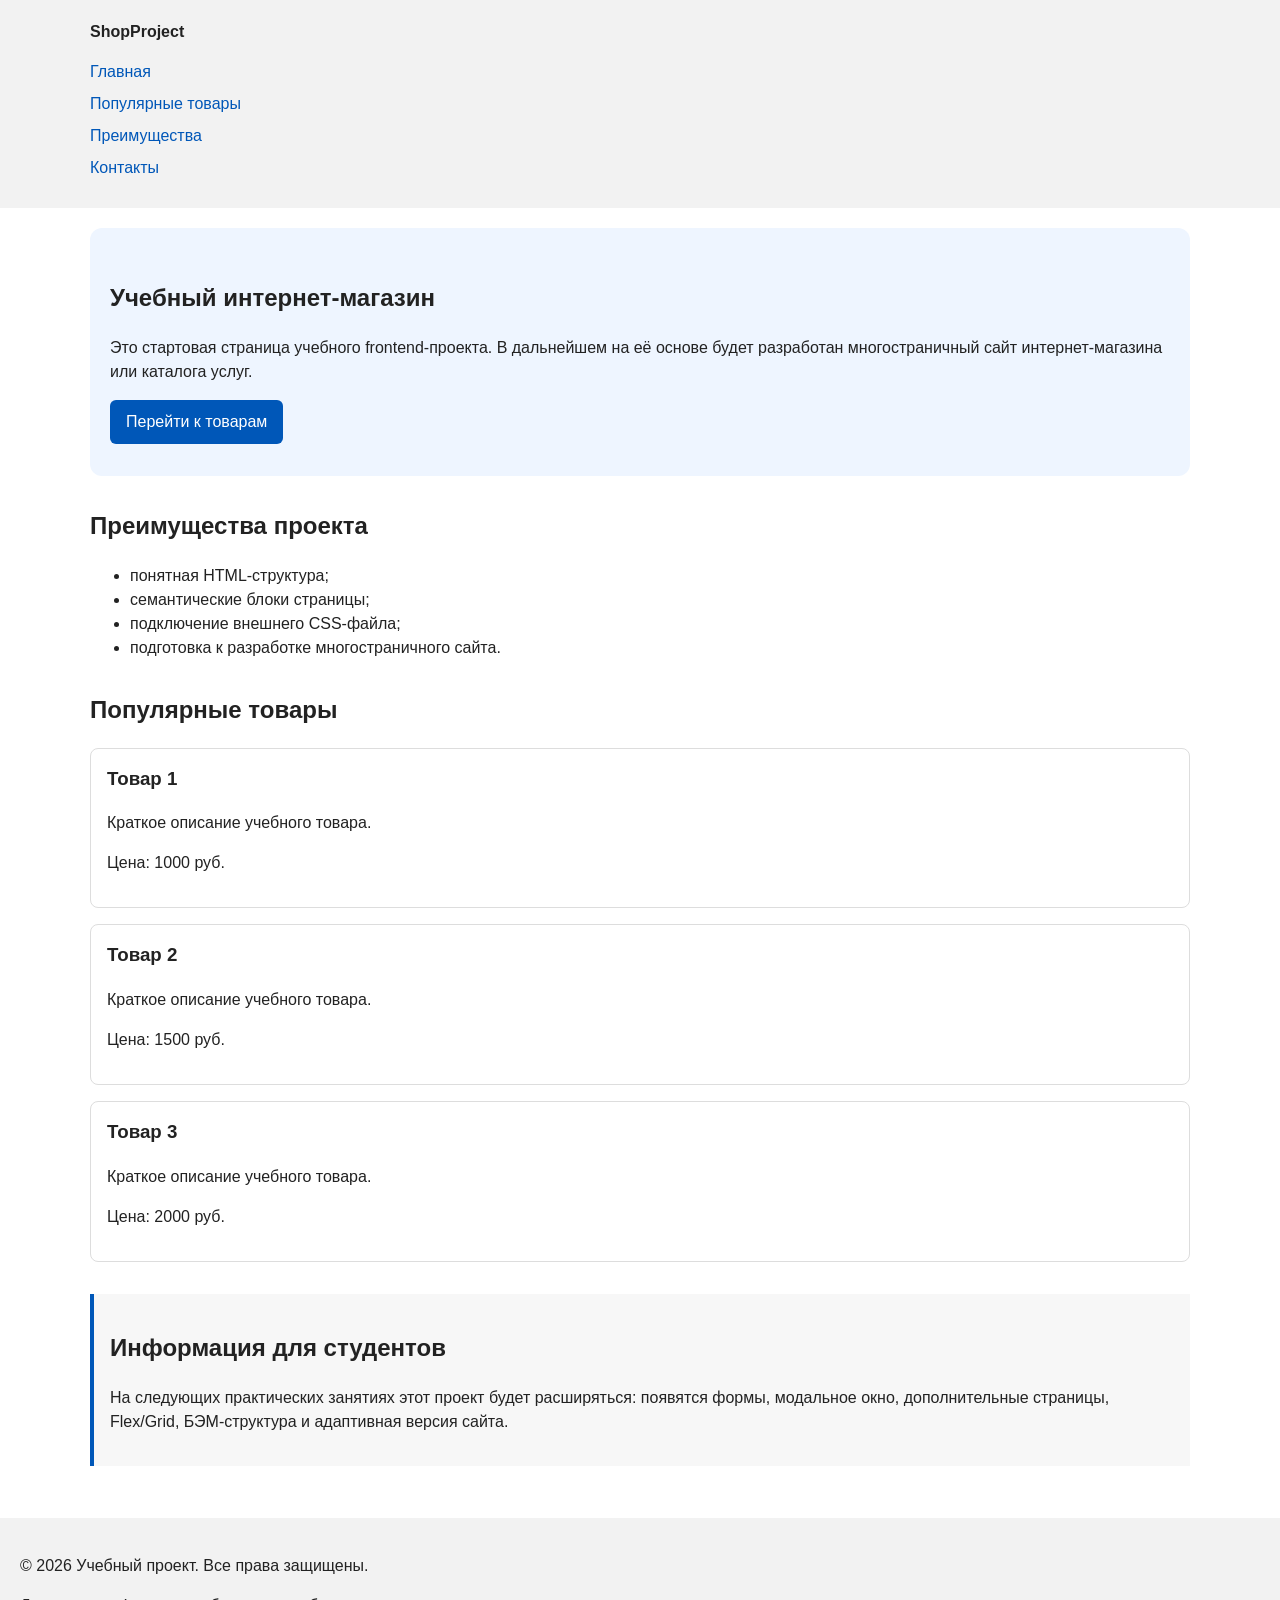
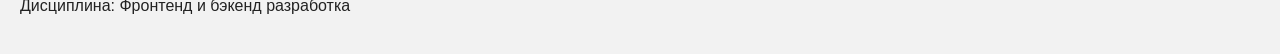
==== index.html @ a61830be "feat: add semantic HTML structure and base CSS styles" ====
<!DOCTYPE html>
<html lang="ru">
  <head>
    <meta charset="UTF-8">
    <meta name="viewport" content="width=device-width, initial-scale=1.0">
    <title>Учебный интернет-магазин</title>
    <link rel="stylesheet" href="css/style.css">
  </head>
  <body>
    <header>
      <div class="site-header">
        <a class="site-logo" href="index.html">ShopProject</a>
        <nav class="site-nav" aria-label="Основная навигация">
          <ul class="site-nav__list">
            <li><a href="index.html">Главная</a></li>
            <li><a href="#popular">Популярные товары</a></li>
            <li><a href="#advantages">Преимущества</a></li>
            <li><a href="#contacts">Контакты</a></li>
          </ul>
        </nav>
      </div>
    </header>

    <main>
      <section class="hero">
        <h1>Учебный интернет-магазин</h1>
        <p>
          Это стартовая страница учебного frontend-проекта.
          В дальнейшем на её основе будет разработан многостраничный сайт
          интернет-магазина или каталога услуг.
        </p>
        <a class="button" href="#popular">Перейти к товарам</a>
      </section>

      <section class="section" id="advantages">
        <h2>Преимущества проекта</h2>
        <ul class="advantages-list">
          <li>понятная HTML-структура;</li>
          <li>семантические блоки страницы;</li>
          <li>подключение внешнего CSS-файла;</li>
          <li>подготовка к разработке многостраничного сайта.</li>
        </ul>
      </section>

      <section class="section" id="popular">
        <h2>Популярные товары</h2>

        <article class="product-card">
          <h3>Товар 1</h3>
          <p>Краткое описание учебного товара.</p>
          <p>Цена: 1000 руб.</p>
        </article>

        <article class="product-card">
          <h3>Товар 2</h3>
          <p>Краткое описание учебного товара.</p>
          <p>Цена: 1500 руб.</p>
        </article>

        <article class="product-card">
          <h3>Товар 3</h3>
          <p>Краткое описание учебного товара.</p>
          <p>Цена: 2000 руб.</p>
        </article>
      </section>

      <aside class="aside-info">
        <h2>Информация для студентов</h2>
        <p>
          На следующих практических занятиях этот проект будет расширяться:
          появятся формы, модальное окно, дополнительные страницы,
          Flex/Grid, БЭМ-структура и адаптивная версия сайта.
        </p>
      </aside>
    </main>

    <footer id="contacts">
      <p>&copy; 2026 Учебный проект. Все права защищены.</p>
      <p>Дисциплина: Фронтенд и бэкенд разработка</p>
    </footer>
  </body>
</html>
---- css/style.css ----
* {
  box-sizing: border-box;
}

body {
  margin: 0;
  font-family: Arial, sans-serif;
  line-height: 1.5;
  color: #222222;
  background-color: #ffffff;
}

header,
main,
footer {
  padding: 20px;
}

header {
  background-color: #f2f2f2;
}

footer {
  background-color: #f2f2f2;
}

.site-header {
  max-width: 1100px;
  margin: 0 auto;
}

.site-logo {
  font-weight: bold;
  text-decoration: none;
  color: #222222;
}

.site-nav__list {
  padding: 0;
  margin: 16px 0 0;
  list-style: none;
}

.site-nav__list li {
  margin-bottom: 8px;
}

.site-nav__list a {
  color: #0057b8;
  text-decoration: none;
}

.site-nav__list a:hover {
  text-decoration: underline;
}

.hero {
  max-width: 1100px;
  margin: 0 auto 32px;
  padding: 32px 20px;
  background-color: #eef5ff;
  border-radius: 12px;
}

.section {
  max-width: 1100px;
  margin: 0 auto 32px;
}

.section h2 {
  margin-top: 0;
}

.product-card {
  margin-bottom: 16px;
  padding: 16px;
  border: 1px solid #dddddd;
  border-radius: 8px;
  background-color: #ffffff;
}

.product-card h3 {
  margin-top: 0;
}

.button {
  display: inline-block;
  padding: 10px 16px;
  color: #ffffff;
  background-color: #0057b8;
  text-decoration: none;
  border-radius: 6px;
}

.button:hover {
  background-color: #003f86;
}

.aside-info {
  max-width: 1100px;
  margin: 0 auto 32px;
  padding: 16px;
  border-left: 4px solid #0057b8;
  background-color: #f7f7f7;
}
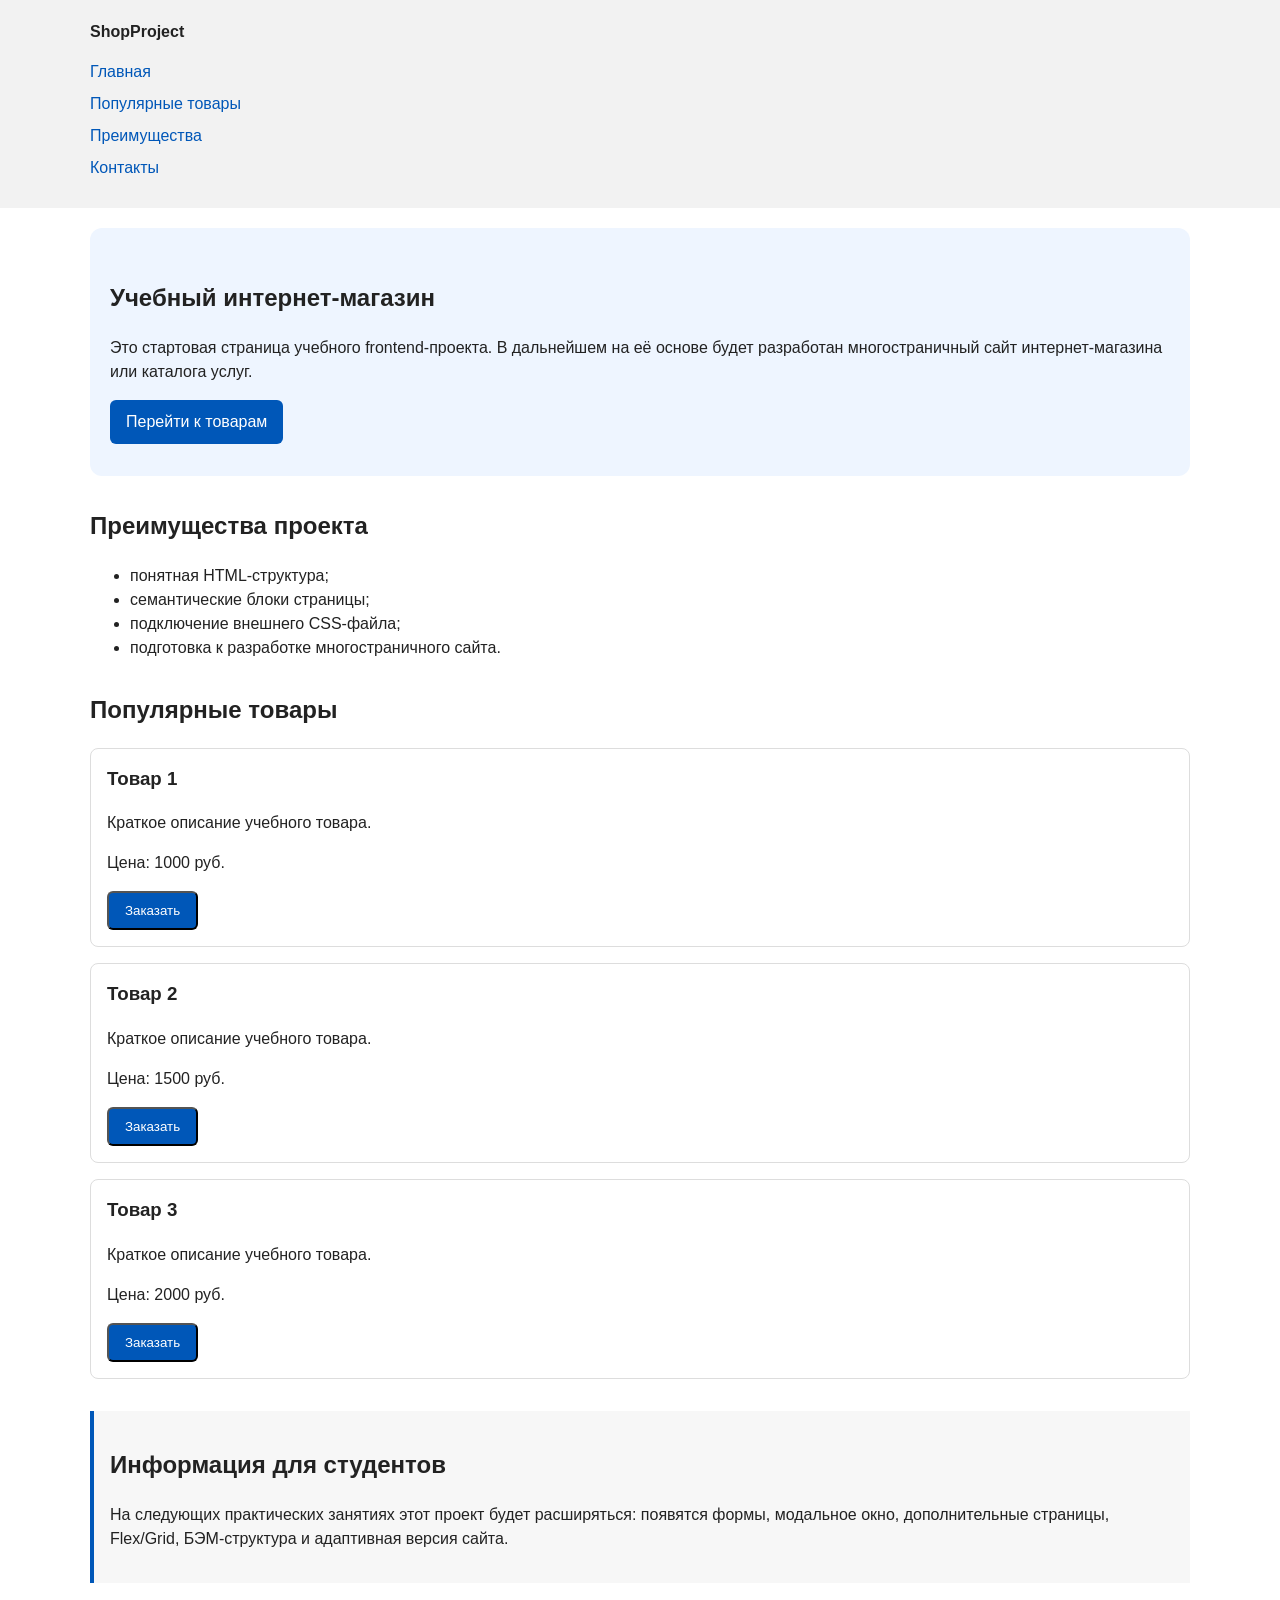
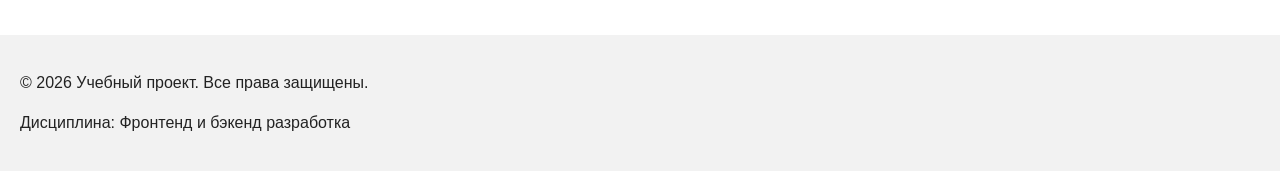
==== commit 180f05f8: "feat: add order form modal and validation" ====
--- a/index.html
+++ b/index.html
@@ -5,6 +5,7 @@
     <meta name="viewport" content="width=device-width, initial-scale=1.0">
     <title>Учебный интернет-магазин</title>
     <link rel="stylesheet" href="css/style.css">
+    <script src="js/main.js" defer></script>
   </head>
   <body>
     <header>
@@ -49,18 +50,27 @@
           <h3>Товар 1</h3>
           <p>Краткое описание учебного товара.</p>
           <p>Цена: 1000 руб.</p>
+          <button class="button product-card__button" type="button" data-product="Товар 1">
+            Заказать
+          </button>
         </article>
 
         <article class="product-card">
           <h3>Товар 2</h3>
           <p>Краткое описание учебного товара.</p>
           <p>Цена: 1500 руб.</p>
+          <button class="button product-card__button" type="button" data-product="Товар 2">
+            Заказать
+          </button>
         </article>
 
         <article class="product-card">
           <h3>Товар 3</h3>
           <p>Краткое описание учебного товара.</p>
           <p>Цена: 2000 руб.</p>
+          <button class="button product-card__button" type="button" data-product="Товар 3">
+            Заказать
+          </button>
         </article>
       </section>
 
@@ -78,5 +88,98 @@
       <p>&copy; 2026 Учебный проект. Все права защищены.</p>
       <p>Дисциплина: Фронтенд и бэкенд разработка</p>
     </footer>
+
+    <dialog class="order-dialog" id="order-dialog" aria-labelledby="order-dialog-title">
+      <h2 id="order-dialog-title">Оформление заявки</h2>
+
+      <form class="order-form" id="order-form" action="#" method="post" novalidate>
+        <input id="selected-product" name="selected-product" type="hidden">
+
+        <div class="form-field">
+          <label for="order-name">Имя</label>
+          <input
+            id="order-name"
+            name="name"
+            type="text"
+            placeholder="Введите ваше имя"
+            minlength="2"
+            autocomplete="given-name"
+            required
+          >
+        </div>
+
+        <div class="form-field">
+          <label for="order-email">E-mail</label>
+          <input
+            id="order-email"
+            name="email"
+            type="email"
+            placeholder="example@mail.ru"
+            autocomplete="email"
+            required
+          >
+        </div>
+
+        <div class="form-field">
+          <label for="order-phone">Телефон</label>
+          <input
+            id="order-phone"
+            name="phone"
+            type="tel"
+            inputmode="tel"
+            placeholder="+7 (900) 000-00-00"
+            pattern="^\+7 \(\d{3}\) \d{3}-\d{2}-\d{2}$"
+            required
+          >
+          <small>Формат: +7 (900) 000-00-00</small>
+        </div>
+
+        <div class="form-field">
+          <label for="order-date">Дата связи</label>
+          <input id="order-date" name="date" type="date">
+        </div>
+
+        <div class="form-field">
+          <label for="order-topic">Тема заявки</label>
+          <select id="order-topic" name="topic" required>
+            <option value="">Выберите тему</option>
+            <option value="product">Заказ товара</option>
+            <option value="consultation">Консультация</option>
+            <option value="delivery">Доставка</option>
+          </select>
+        </div>
+
+        <div class="form-field">
+          <label for="order-comment">Комментарий</label>
+          <textarea
+            id="order-comment"
+            name="comment"
+            rows="4"
+            placeholder="Укажите дополнительную информацию"
+          ></textarea>
+        </div>
+
+        <div class="form-field form-field--checkbox">
+          <label>
+            <input
+              id="order-agreement"
+              name="agreement"
+              type="checkbox"
+              required
+            >
+            Я согласен на обработку данных
+          </label>
+        </div>
+
+        <div class="form-actions">
+          <button type="button" id="close-order-dialog">Закрыть</button>
+          <button type="submit">Отправить заявку</button>
+        </div>
+      </form>
+    </dialog>
+
+    <p class="success-message" id="success-message" hidden>
+      Форма успешно отправлена!
+    </p>
   </body>
 </html>
--- a/css/style.css
+++ b/css/style.css
@@ -102,4 +102,82 @@
   padding: 16px;
   border-left: 4px solid #0057b8;
   background-color: #f7f7f7;
+}
+
+/* Модальное окно. Элемент dialog сам умеет открываться поверх страницы. */
+.order-dialog {
+  width: min(100% - 32px, 560px);
+  padding: 24px;
+  border: none;
+  border-radius: 12px;
+}
+
+/* Затемнение фона за модальным окном. */
+.order-dialog::backdrop {
+  background-color: rgba(0, 0, 0, 0.5);
+}
+
+/* Поле формы. Каждый блок получает нижний отступ. */
+.form-field {
+  margin-bottom: 16px;
+}
+
+/* Подпись поля. */
+.form-field label {
+  display: block;
+  margin-bottom: 6px;
+}
+
+/* Основные поля формы. */
+.form-field input,
+.form-field select,
+.form-field textarea {
+  width: 100%;
+  padding: 10px 12px;
+  border: 1px solid #cccccc;
+  border-radius: 6px;
+  font: inherit;
+}
+
+/* Checkbox не должен занимать всю ширину. */
+.form-field input[type="checkbox"] {
+  width: auto;
+}
+
+/* Подсказка под полем телефона. */
+.form-field small {
+  display: block;
+  margin-top: 4px;
+  color: #666666;
+}
+
+/* Видимый фокус для клавиатурной навигации. */
+.form-field input:focus-visible,
+.form-field select:focus-visible,
+.form-field textarea:focus-visible,
+.form-actions button:focus-visible {
+  outline: 2px solid #0057b8;
+  outline-offset: 2px;
+}
+
+/* Подсветка ошибочных полей.
+   Атрибут aria-invalid будет добавляться через JavaScript. */
+[aria-invalid="true"] {
+  border-color: #b00020;
+}
+
+/* Кнопки формы. */
+.form-actions {
+  display: flex;
+  gap: 12px;
+  margin-top: 20px;
+}
+
+/* Сообщение об успешной отправке. */
+.success-message {
+  max-width: 1100px;
+  margin: 24px auto;
+  padding: 16px;
+  border-left: 4px solid #168a2f;
+  background-color: #eefaf0;
 }
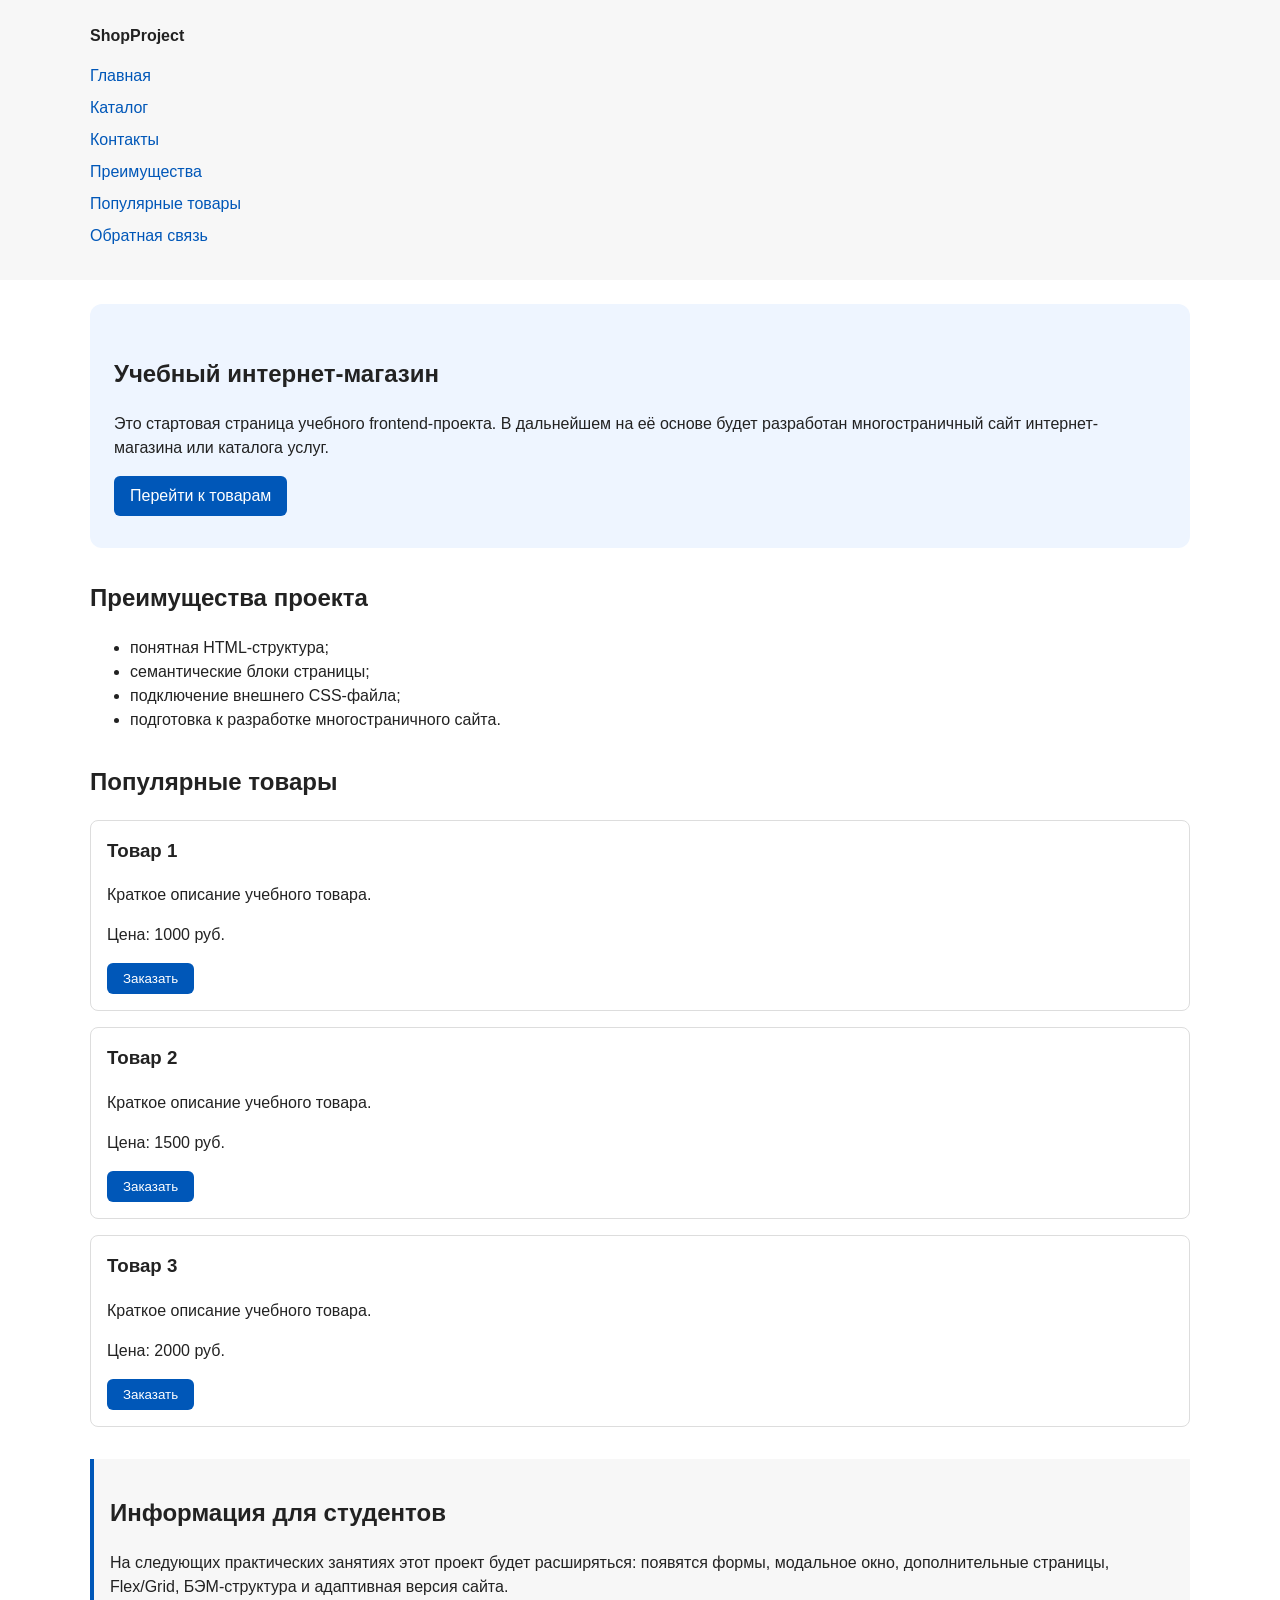
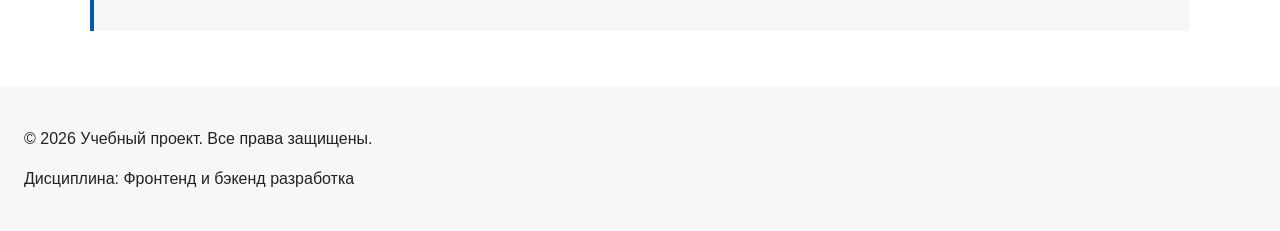
==== commit 2a020d02: "feat: add multi-page structure navigation and anchors" ====
--- a/index.html
+++ b/index.html
@@ -3,7 +3,12 @@
   <head>
     <meta charset="UTF-8">
     <meta name="viewport" content="width=device-width, initial-scale=1.0">
-    <title>Учебный интернет-магазин</title>
+    <meta name="description" content="Главная страница учебного интернет-магазина.">
+    <meta property="og:type" content="website">
+    <meta property="og:title" content="Главная – Учебный интернет-магазин">
+    <meta property="og:description" content="Учебный frontend-проект интернет-магазина.">
+    <meta property="og:image" content="https://dizzy-go.github.io/kr1-html-css-shop/images/preview.jpg">
+    <title>Главная – Учебный интернет-магазин</title>
     <link rel="stylesheet" href="css/style.css">
     <script src="js/main.js" defer></script>
   </head>
@@ -14,9 +19,11 @@
         <nav class="site-nav" aria-label="Основная навигация">
           <ul class="site-nav__list">
             <li><a href="index.html">Главная</a></li>
-            <li><a href="#popular">Популярные товары</a></li>
-            <li><a href="#advantages">Преимущества</a></li>
-            <li><a href="#contacts">Контакты</a></li>
+            <li><a href="catalog.html">Каталог</a></li>
+            <li><a href="contacts.html">Контакты</a></li>
+            <li><a href="index.html#advantages">Преимущества</a></li>
+            <li><a href="index.html#popular">Популярные товары</a></li>
+            <li><a href="index.html#contacts">Обратная связь</a></li>
           </ul>
         </nav>
       </div>
--- a/css/style.css
+++ b/css/style.css
@@ -1,52 +1,117 @@
+/* ===================================
+   1. Переменные проекта
+   =================================== */
+
+:root {
+  /* Основные цвета проекта */
+  --color-bg: #ffffff;
+  --color-text: #222222;
+  --color-muted: #666666;
+  --color-primary: #0057b8;
+  --color-primary-dark: #003f86;
+  --color-border: #dddddd;
+  --color-surface: #f7f7f7;
+  --color-surface-accent: #eef5ff;
+  --color-danger: #b00020;
+  --color-success: #168a2f;
+  --color-success-bg: #eefaf0;
+  --color-white: #ffffff;
+
+  /* Отступы */
+  --space-xs: 4px;
+  --space-sm: 8px;
+  --space-md: 16px;
+  --space-lg: 24px;
+  --space-xl: 32px;
+
+  /* Скругления */
+  --radius-sm: 6px;
+  --radius-md: 8px;
+  --radius-lg: 12px;
+
+  /* Размеры */
+  --container-width: 1100px;
+}
+
+/* ===================================
+   2. Базовые стили
+   =================================== */
+
 * {
   box-sizing: border-box;
+}
+
+html {
+  scroll-behavior: smooth;
 }
 
 body {
   margin: 0;
   font-family: Arial, sans-serif;
   line-height: 1.5;
-  color: #222222;
-  background-color: #ffffff;
+  color: var(--color-text);
+  background-color: var(--color-bg);
 }
 
 header,
 main,
 footer {
-  padding: 20px;
+  padding: var(--space-lg);
 }
 
 header {
-  background-color: #f2f2f2;
+  background-color: var(--color-surface);
 }
 
 footer {
-  background-color: #f2f2f2;
+  background-color: var(--color-surface);
+}
+
+/* ===================================
+   3. Общие элементы интерфейса
+   =================================== */
+
+a {
+  color: var(--color-primary);
+}
+
+a:hover {
+  color: var(--color-primary-dark);
+}
+
+a:focus-visible {
+  outline: 2px solid var(--color-primary);
+  outline-offset: 3px;
+}
+
+:target {
+  outline: 2px dashed var(--color-primary);
+  outline-offset: 4px;
 }
 
 .site-header {
-  max-width: 1100px;
+  max-width: var(--container-width);
   margin: 0 auto;
 }
 
 .site-logo {
   font-weight: bold;
   text-decoration: none;
-  color: #222222;
+  color: var(--color-text);
 }
 
 .site-nav__list {
   padding: 0;
-  margin: 16px 0 0;
+  margin: var(--space-md) 0 0;
   list-style: none;
 }
 
 .site-nav__list li {
-  margin-bottom: 8px;
+  margin-bottom: var(--space-sm);
 }
 
 .site-nav__list a {
-  color: #0057b8;
+  color: var(--color-primary);
   text-decoration: none;
 }
 
@@ -54,17 +119,46 @@
   text-decoration: underline;
 }
 
+.button {
+  display: inline-block;
+  padding: var(--space-sm) var(--space-md);
+  color: var(--color-white);
+  background-color: var(--color-primary);
+  text-decoration: none;
+  border: none;
+  border-radius: var(--radius-sm);
+  cursor: pointer;
+}
+
+.button:hover {
+  background-color: var(--color-primary-dark);
+}
+
+.button:focus-visible {
+  outline: 2px solid var(--color-primary);
+  outline-offset: 3px;
+}
+
+.button:disabled {
+  opacity: 0.6;
+  cursor: not-allowed;
+}
+
+/* ===================================
+   4. Компоненты страницы
+   =================================== */
+
 .hero {
-  max-width: 1100px;
-  margin: 0 auto 32px;
-  padding: 32px 20px;
-  background-color: #eef5ff;
-  border-radius: 12px;
+  max-width: var(--container-width);
+  margin: 0 auto var(--space-xl);
+  padding: var(--space-xl) var(--space-lg);
+  background-color: var(--color-surface-accent);
+  border-radius: var(--radius-lg);
 }
 
 .section {
-  max-width: 1100px;
-  margin: 0 auto 32px;
+  max-width: var(--container-width);
+  margin: 0 auto var(--space-xl);
 }
 
 .section h2 {
@@ -72,112 +166,117 @@
 }
 
 .product-card {
-  margin-bottom: 16px;
-  padding: 16px;
-  border: 1px solid #dddddd;
-  border-radius: 8px;
-  background-color: #ffffff;
+  margin-bottom: var(--space-md);
+  padding: var(--space-md);
+  border: 1px solid var(--color-border);
+  border-radius: var(--radius-md);
+  background-color: var(--color-bg);
+}
+
+.product-card:hover {
+  border-color: var(--color-primary);
 }
 
 .product-card h3 {
   margin-top: 0;
 }
 
-.button {
-  display: inline-block;
-  padding: 10px 16px;
-  color: #ffffff;
-  background-color: #0057b8;
-  text-decoration: none;
-  border-radius: 6px;
-}
-
-.button:hover {
-  background-color: #003f86;
-}
-
 .aside-info {
-  max-width: 1100px;
-  margin: 0 auto 32px;
-  padding: 16px;
-  border-left: 4px solid #0057b8;
-  background-color: #f7f7f7;
-}
-
-/* Модальное окно. Элемент dialog сам умеет открываться поверх страницы. */
+  max-width: var(--container-width);
+  margin: 0 auto var(--space-xl);
+  padding: var(--space-md);
+  border-left: 4px solid var(--color-primary);
+  background-color: var(--color-surface);
+}
+
+.breadcrumbs {
+  max-width: var(--container-width);
+  margin: 0 auto var(--space-md);
+  font-size: 14px;
+  color: var(--color-muted);
+}
+
+.breadcrumbs a {
+  color: var(--color-primary);
+}
+
+.breadcrumbs span::before {
+  content: " / ";
+  color: var(--color-muted);
+}
+
+/* ===================================
+   5. Форма и модальное окно
+   =================================== */
+
 .order-dialog {
   width: min(100% - 32px, 560px);
-  padding: 24px;
+  padding: var(--space-lg);
   border: none;
-  border-radius: 12px;
-}
-
-/* Затемнение фона за модальным окном. */
+  border-radius: var(--radius-lg);
+}
+
 .order-dialog::backdrop {
   background-color: rgba(0, 0, 0, 0.5);
 }
 
-/* Поле формы. Каждый блок получает нижний отступ. */
 .form-field {
-  margin-bottom: 16px;
-}
-
-/* Подпись поля. */
+  margin-bottom: var(--space-md);
+}
+
 .form-field label {
   display: block;
-  margin-bottom: 6px;
-}
-
-/* Основные поля формы. */
+  margin-bottom: var(--space-xs);
+}
+
 .form-field input,
 .form-field select,
 .form-field textarea {
   width: 100%;
   padding: 10px 12px;
-  border: 1px solid #cccccc;
-  border-radius: 6px;
+  border: 1px solid var(--color-border);
+  border-radius: var(--radius-sm);
   font: inherit;
 }
 
-/* Checkbox не должен занимать всю ширину. */
 .form-field input[type="checkbox"] {
   width: auto;
 }
 
-/* Подсказка под полем телефона. */
 .form-field small {
   display: block;
-  margin-top: 4px;
-  color: #666666;
-}
-
-/* Видимый фокус для клавиатурной навигации. */
+  margin-top: var(--space-xs);
+  color: var(--color-muted);
+}
+
+.form-field input:hover,
+.form-field select:hover,
+.form-field textarea:hover {
+  border-color: var(--color-primary);
+}
+
 .form-field input:focus-visible,
 .form-field select:focus-visible,
 .form-field textarea:focus-visible,
 .form-actions button:focus-visible {
-  outline: 2px solid #0057b8;
-  outline-offset: 2px;
-}
-
-/* Подсветка ошибочных полей.
-   Атрибут aria-invalid будет добавляться через JavaScript. */
+  outline: 2px solid var(--color-primary);
+  outline-offset: 3px;
+}
+
 [aria-invalid="true"] {
-  border-color: #b00020;
-}
-
-/* Кнопки формы. */
+  border-color: var(--color-danger);
+}
+
 .form-actions {
   display: flex;
-  gap: 12px;
-  margin-top: 20px;
-}
-
-/* Сообщение об успешной отправке. */
+  gap: var(--space-md);
+  margin-top: var(--space-lg);
+}
+
 .success-message {
-  max-width: 1100px;
-  margin: 24px auto;
-  padding: 16px;
-  border-left: 4px solid #168a2f;
-  background-color: #eefaf0;
+  max-width: var(--container-width);
+  margin: var(--space-lg) auto;
+  padding: var(--space-md);
+  border-left: 4px solid var(--color-success);
+  background-color: var(--color-success-bg);
 }
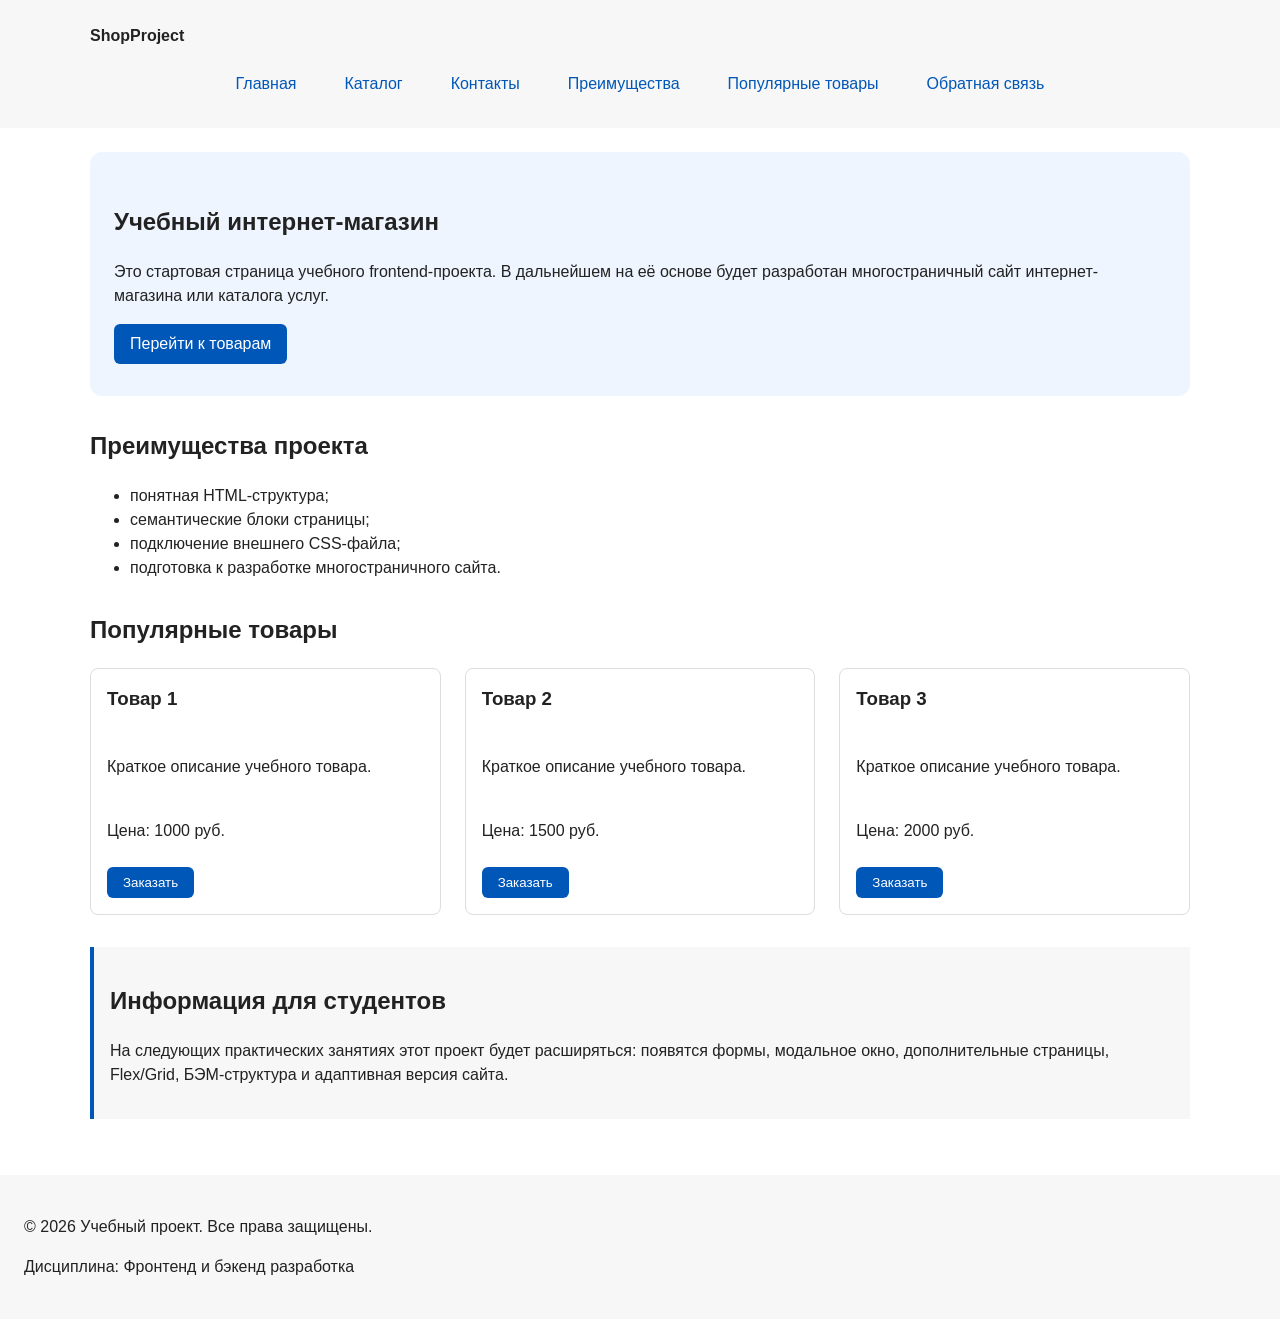
==== commit f7137efa: "feat: add flex navigation and grid catalog layout" ====
--- a/index.html
+++ b/index.html
@@ -53,32 +53,34 @@
       <section class="section" id="popular">
         <h2>Популярные товары</h2>
 
-        <article class="product-card">
-          <h3>Товар 1</h3>
-          <p>Краткое описание учебного товара.</p>
-          <p>Цена: 1000 руб.</p>
-          <button class="button product-card__button" type="button" data-product="Товар 1">
-            Заказать
-          </button>
-        </article>
+        <div class="products-grid">
+          <article class="product-card">
+            <h3>Товар 1</h3>
+            <p>Краткое описание учебного товара.</p>
+            <p>Цена: 1000 руб.</p>
+            <button class="button product-card__button" type="button" data-product="Товар 1">
+              Заказать
+            </button>
+          </article>
 
-        <article class="product-card">
-          <h3>Товар 2</h3>
-          <p>Краткое описание учебного товара.</p>
-          <p>Цена: 1500 руб.</p>
-          <button class="button product-card__button" type="button" data-product="Товар 2">
-            Заказать
-          </button>
-        </article>
+          <article class="product-card">
+            <h3>Товар 2</h3>
+            <p>Краткое описание учебного товара.</p>
+            <p>Цена: 1500 руб.</p>
+            <button class="button product-card__button" type="button" data-product="Товар 2">
+              Заказать
+            </button>
+          </article>
 
-        <article class="product-card">
-          <h3>Товар 3</h3>
-          <p>Краткое описание учебного товара.</p>
-          <p>Цена: 2000 руб.</p>
-          <button class="button product-card__button" type="button" data-product="Товар 3">
-            Заказать
-          </button>
-        </article>
+          <article class="product-card">
+            <h3>Товар 3</h3>
+            <p>Краткое описание учебного товара.</p>
+            <p>Цена: 2000 руб.</p>
+            <button class="button product-card__button" type="button" data-product="Товар 3">
+              Заказать
+            </button>
+          </article>
+        </div>
       </section>
 
       <aside class="aside-info">
--- a/css/style.css
+++ b/css/style.css
@@ -101,22 +101,27 @@
 }
 
 .site-nav__list {
+  display: flex;
+  flex-wrap: wrap;
+  justify-content: center;
+  align-items: center;
+  gap: var(--space-md);
   padding: 0;
   margin: var(--space-md) 0 0;
   list-style: none;
 }
 
-.site-nav__list li {
-  margin-bottom: var(--space-sm);
-}
-
 .site-nav__list a {
+  display: inline-block;
+  padding: var(--space-sm) var(--space-md);
   color: var(--color-primary);
   text-decoration: none;
+  border-radius: var(--radius-sm);
 }
 
 .site-nav__list a:hover {
-  text-decoration: underline;
+  color: var(--color-white);
+  background-color: var(--color-primary);
 }
 
 .button {
@@ -165,8 +170,17 @@
   margin-top: 0;
 }
 
+.products-grid {
+  display: grid;
+  grid-template-columns: repeat(3, 1fr);
+  gap: var(--space-lg);
+}
+
 .product-card {
-  margin-bottom: var(--space-md);
+  display: flex;
+  flex-direction: column;
+  gap: var(--space-sm);
+  margin-bottom: 0;
   padding: var(--space-md);
   border: 1px solid var(--color-border);
   border-radius: var(--radius-md);
@@ -179,6 +193,11 @@
 
 .product-card h3 {
   margin-top: 0;
+}
+
+.product-card .button {
+  margin-top: auto;
+  align-self: flex-start;
 }
 
 .aside-info {
@@ -206,7 +225,61 @@
 }
 
 /* ===================================
-   5. Форма и модальное окно
+   5. Каталог: фильтры и товары
+   =================================== */
+
+.catalog-layout {
+  max-width: var(--container-width);
+  margin: 0 auto var(--space-xl);
+  display: grid;
+  grid-template-columns: 260px 1fr;
+  grid-template-areas: "filters products";
+  gap: var(--space-lg);
+}
+
+.catalog-filters {
+  grid-area: filters;
+  padding: var(--space-md);
+  border: 1px solid var(--color-border);
+  border-radius: var(--radius-md);
+  background-color: var(--color-surface);
+}
+
+.catalog-products {
+  grid-area: products;
+}
+
+.filters-form {
+  display: grid;
+  gap: var(--space-md);
+}
+
+.filters-form fieldset {
+  margin: 0;
+  padding: var(--space-md);
+  border: 1px solid var(--color-border);
+  border-radius: var(--radius-sm);
+}
+
+.filters-form legend {
+  font-weight: 700;
+}
+
+.filters-form label {
+  display: block;
+  margin-bottom: var(--space-sm);
+}
+
+.filters-form input[type="number"] {
+  width: 100%;
+  padding: 8px 10px;
+  border: 1px solid var(--color-border);
+  border-radius: var(--radius-sm);
+  font: inherit;
+}
+
+/* ===================================
+   6. Форма и модальное окно
    =================================== */
 
 .order-dialog {
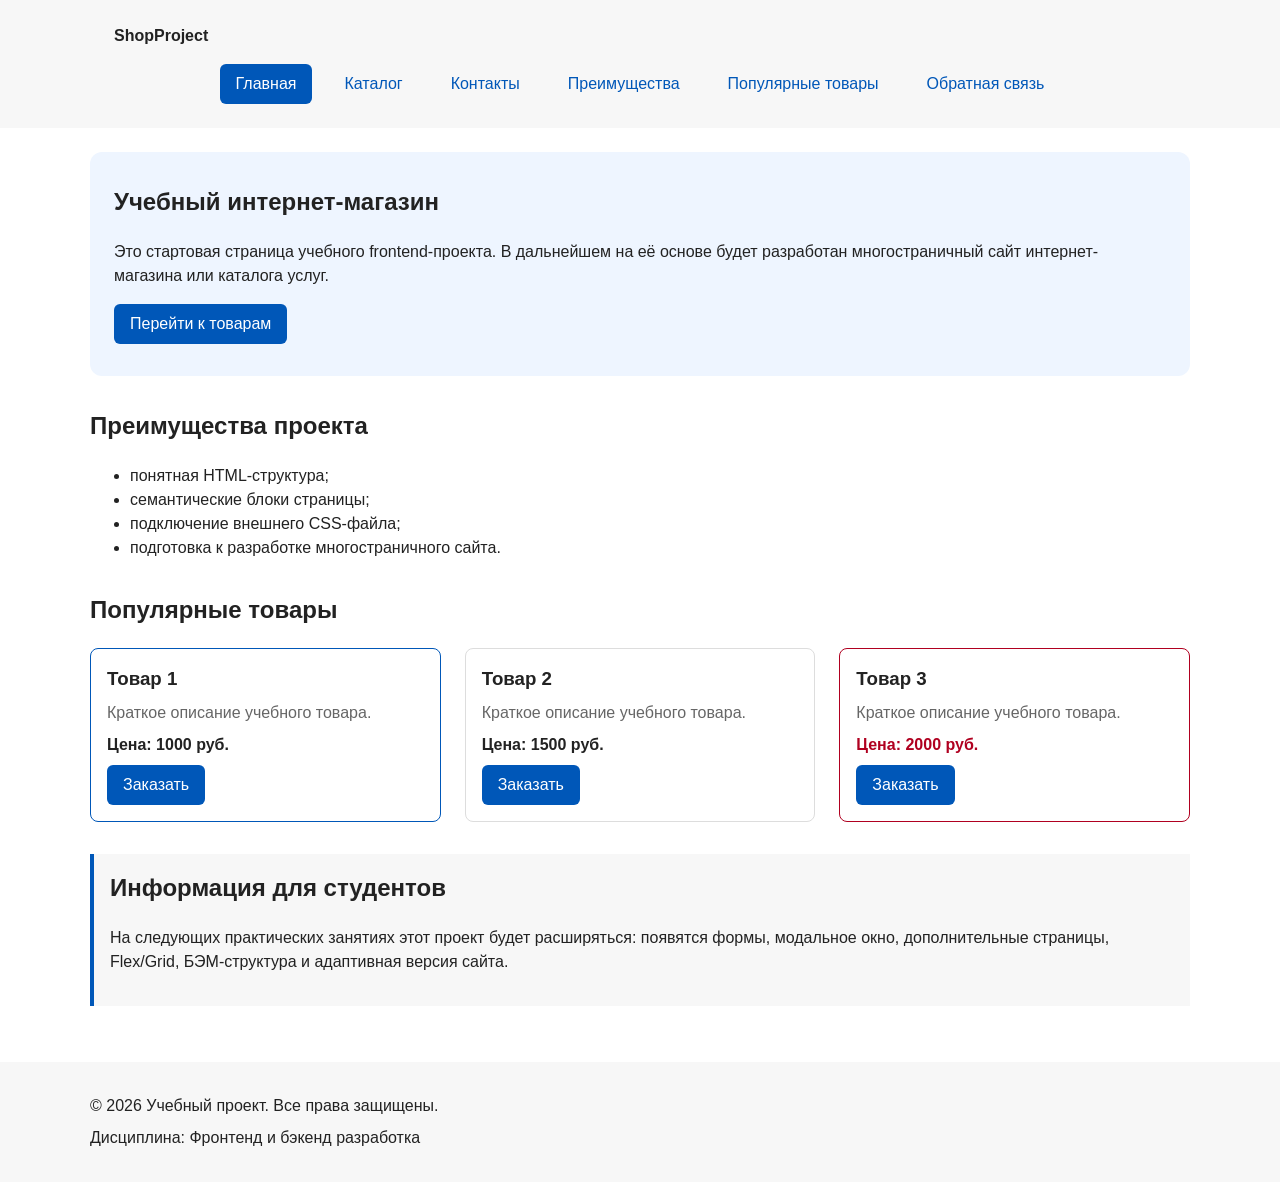
==== commit 02ea98d6: "refactor: apply BEM naming to CSS classes" ====
--- a/index.html
+++ b/index.html
@@ -13,17 +13,29 @@
     <script src="js/main.js" defer></script>
   </head>
   <body>
-    <header>
-      <div class="site-header">
-        <a class="site-logo" href="index.html">ShopProject</a>
+    <header class="site-header">
+      <div class="site-header__inner">
+        <a class="site-header__logo" href="index.html">ShopProject</a>
         <nav class="site-nav" aria-label="Основная навигация">
           <ul class="site-nav__list">
-            <li><a href="index.html">Главная</a></li>
-            <li><a href="catalog.html">Каталог</a></li>
-            <li><a href="contacts.html">Контакты</a></li>
-            <li><a href="index.html#advantages">Преимущества</a></li>
-            <li><a href="index.html#popular">Популярные товары</a></li>
-            <li><a href="index.html#contacts">Обратная связь</a></li>
+            <li class="site-nav__item">
+              <a class="site-nav__link site-nav__link--active" href="index.html">Главная</a>
+            </li>
+            <li class="site-nav__item">
+              <a class="site-nav__link" href="catalog.html">Каталог</a>
+            </li>
+            <li class="site-nav__item">
+              <a class="site-nav__link" href="contacts.html">Контакты</a>
+            </li>
+            <li class="site-nav__item">
+              <a class="site-nav__link" href="index.html#advantages">Преимущества</a>
+            </li>
+            <li class="site-nav__item">
+              <a class="site-nav__link" href="index.html#popular">Популярные товары</a>
+            </li>
+            <li class="site-nav__item">
+              <a class="site-nav__link" href="index.html#contacts">Обратная связь</a>
+            </li>
           </ul>
         </nav>
       </div>
@@ -31,17 +43,17 @@
 
     <main>
       <section class="hero">
-        <h1>Учебный интернет-магазин</h1>
-        <p>
+        <h1 class="hero__title">Учебный интернет-магазин</h1>
+        <p class="hero__text">
           Это стартовая страница учебного frontend-проекта.
           В дальнейшем на её основе будет разработан многостраничный сайт
           интернет-магазина или каталога услуг.
         </p>
-        <a class="button" href="#popular">Перейти к товарам</a>
+        <a class="button button--primary" href="#popular">Перейти к товарам</a>
       </section>
 
       <section class="section" id="advantages">
-        <h2>Преимущества проекта</h2>
+        <h2 class="section__title">Преимущества проекта</h2>
         <ul class="advantages-list">
           <li>понятная HTML-структура;</li>
           <li>семантические блоки страницы;</li>
@@ -51,32 +63,44 @@
       </section>
 
       <section class="section" id="popular">
-        <h2>Популярные товары</h2>
+        <h2 class="section__title">Популярные товары</h2>
 
         <div class="products-grid">
-          <article class="product-card">
-            <h3>Товар 1</h3>
-            <p>Краткое описание учебного товара.</p>
-            <p>Цена: 1000 руб.</p>
-            <button class="button product-card__button" type="button" data-product="Товар 1">
+          <article class="product-card product-card--featured">
+            <h3 class="product-card__title">Товар 1</h3>
+            <p class="product-card__description">Краткое описание учебного товара.</p>
+            <p class="product-card__price">Цена: 1000 руб.</p>
+            <button
+              class="button button--primary product-card__button"
+              type="button"
+              data-product="Товар 1"
+            >
               Заказать
             </button>
           </article>
 
           <article class="product-card">
-            <h3>Товар 2</h3>
-            <p>Краткое описание учебного товара.</p>
-            <p>Цена: 1500 руб.</p>
-            <button class="button product-card__button" type="button" data-product="Товар 2">
+            <h3 class="product-card__title">Товар 2</h3>
+            <p class="product-card__description">Краткое описание учебного товара.</p>
+            <p class="product-card__price">Цена: 1500 руб.</p>
+            <button
+              class="button button--primary product-card__button"
+              type="button"
+              data-product="Товар 2"
+            >
               Заказать
             </button>
           </article>
 
-          <article class="product-card">
-            <h3>Товар 3</h3>
-            <p>Краткое описание учебного товара.</p>
-            <p>Цена: 2000 руб.</p>
-            <button class="button product-card__button" type="button" data-product="Товар 3">
+          <article class="product-card product-card--discount">
+            <h3 class="product-card__title">Товар 3</h3>
+            <p class="product-card__description">Краткое описание учебного товара.</p>
+            <p class="product-card__price">Цена: 2000 руб.</p>
+            <button
+              class="button button--primary product-card__button"
+              type="button"
+              data-product="Товар 3"
+            >
               Заказать
             </button>
           </article>
@@ -84,7 +108,7 @@
       </section>
 
       <aside class="aside-info">
-        <h2>Информация для студентов</h2>
+        <h2 class="aside-info__title">Информация для студентов</h2>
         <p>
           На следующих практических занятиях этот проект будет расширяться:
           появятся формы, модальное окно, дополнительные страницы,
@@ -93,20 +117,21 @@
       </aside>
     </main>
 
-    <footer id="contacts">
-      <p>&copy; 2026 Учебный проект. Все права защищены.</p>
-      <p>Дисциплина: Фронтенд и бэкенд разработка</p>
+    <footer class="site-footer" id="contacts">
+      <p class="site-footer__text">&copy; 2026 Учебный проект. Все права защищены.</p>
+      <p class="site-footer__text">Дисциплина: Фронтенд и бэкенд разработка</p>
     </footer>
 
     <dialog class="order-dialog" id="order-dialog" aria-labelledby="order-dialog-title">
-      <h2 id="order-dialog-title">Оформление заявки</h2>
+      <h2 class="order-dialog__title" id="order-dialog-title">Оформление заявки</h2>
 
       <form class="order-form" id="order-form" action="#" method="post" novalidate>
         <input id="selected-product" name="selected-product" type="hidden">
 
-        <div class="form-field">
-          <label for="order-name">Имя</label>
+        <div class="order-form__field">
+          <label class="order-form__label" for="order-name">Имя</label>
           <input
+            class="order-form__input"
             id="order-name"
             name="name"
             type="text"
@@ -117,9 +142,10 @@
           >
         </div>
 
-        <div class="form-field">
-          <label for="order-email">E-mail</label>
+        <div class="order-form__field">
+          <label class="order-form__label" for="order-email">E-mail</label>
           <input
+            class="order-form__input"
             id="order-email"
             name="email"
             type="email"
@@ -129,9 +155,10 @@
           >
         </div>
 
-        <div class="form-field">
-          <label for="order-phone">Телефон</label>
+        <div class="order-form__field">
+          <label class="order-form__label" for="order-phone">Телефон</label>
           <input
+            class="order-form__input"
             id="order-phone"
             name="phone"
             type="tel"
@@ -140,17 +167,17 @@
             pattern="^\+7 \(\d{3}\) \d{3}-\d{2}-\d{2}$"
             required
           >
-          <small>Формат: +7 (900) 000-00-00</small>
-        </div>
-
-        <div class="form-field">
-          <label for="order-date">Дата связи</label>
-          <input id="order-date" name="date" type="date">
-        </div>
-
-        <div class="form-field">
-          <label for="order-topic">Тема заявки</label>
-          <select id="order-topic" name="topic" required>
+          <small class="order-form__hint">Формат: +7 (900) 000-00-00</small>
+        </div>
+
+        <div class="order-form__field">
+          <label class="order-form__label" for="order-date">Дата связи</label>
+          <input class="order-form__input" id="order-date" name="date" type="date">
+        </div>
+
+        <div class="order-form__field">
+          <label class="order-form__label" for="order-topic">Тема заявки</label>
+          <select class="order-form__select" id="order-topic" name="topic" required>
             <option value="">Выберите тему</option>
             <option value="product">Заказ товара</option>
             <option value="consultation">Консультация</option>
@@ -158,9 +185,10 @@
           </select>
         </div>
 
-        <div class="form-field">
-          <label for="order-comment">Комментарий</label>
+        <div class="order-form__field">
+          <label class="order-form__label" for="order-comment">Комментарий</label>
           <textarea
+            class="order-form__textarea"
             id="order-comment"
             name="comment"
             rows="4"
@@ -168,9 +196,10 @@
           ></textarea>
         </div>
 
-        <div class="form-field form-field--checkbox">
-          <label>
+        <div class="order-form__field order-form__field--checkbox">
+          <label class="order-form__label">
             <input
+              class="order-form__checkbox"
               id="order-agreement"
               name="agreement"
               type="checkbox"
@@ -180,9 +209,13 @@
           </label>
         </div>
 
-        <div class="form-actions">
-          <button type="button" id="close-order-dialog">Закрыть</button>
-          <button type="submit">Отправить заявку</button>
+        <div class="order-form__actions">
+          <button class="button button--secondary" type="button" id="close-order-dialog">
+            Закрыть
+          </button>
+          <button class="button button--primary" type="submit">
+            Отправить заявку
+          </button>
         </div>
       </form>
     </dialog>
--- a/css/style.css
+++ b/css/style.css
@@ -53,52 +53,84 @@
   background-color: var(--color-bg);
 }
 
-header,
 main,
 footer {
   padding: var(--space-lg);
 }
 
-header {
-  background-color: var(--color-surface);
-}
-
-footer {
-  background-color: var(--color-surface);
-}
-
-/* ===================================
-   3. Общие элементы интерфейса
-   =================================== */
-
-a {
-  color: var(--color-primary);
-}
-
-a:hover {
-  color: var(--color-primary-dark);
-}
-
-a:focus-visible {
-  outline: 2px solid var(--color-primary);
-  outline-offset: 3px;
-}
-
 :target {
   outline: 2px dashed var(--color-primary);
   outline-offset: 4px;
 }
 
+/* ===================================
+   3. Блок: button
+   =================================== */
+
+.button {
+  display: inline-block;
+  padding: var(--space-sm) var(--space-md);
+  border: none;
+  border-radius: var(--radius-sm);
+  font: inherit;
+  text-decoration: none;
+  cursor: pointer;
+}
+
+.button--primary {
+  color: var(--color-white);
+  background-color: var(--color-primary);
+}
+
+.button--primary:hover {
+  background-color: var(--color-primary-dark);
+}
+
+.button--secondary {
+  color: var(--color-primary);
+  background-color: transparent;
+  border: 1px solid var(--color-primary);
+}
+
+.button--secondary:hover {
+  color: var(--color-white);
+  background-color: var(--color-primary);
+}
+
+.button:focus-visible {
+  outline: 2px solid var(--color-primary);
+  outline-offset: 3px;
+}
+
+.button:disabled,
+.button--disabled {
+  opacity: 0.6;
+  cursor: not-allowed;
+}
+
+/* ===================================
+   4. Блок: site-header
+   =================================== */
+
 .site-header {
+  background-color: var(--color-surface);
+}
+
+.site-header__inner {
   max-width: var(--container-width);
   margin: 0 auto;
-}
-
-.site-logo {
-  font-weight: bold;
+  padding: var(--space-lg);
+}
+
+.site-header__logo {
+  font-weight: 700;
+  color: var(--color-text);
   text-decoration: none;
-  color: var(--color-text);
-}
+}
+
+/* ===================================
+   5. Блок: site-nav
+   =================================== */
 
 .site-nav__list {
   display: flex;
@@ -111,7 +143,7 @@
   list-style: none;
 }
 
-.site-nav__list a {
+.site-nav__link {
   display: inline-block;
   padding: var(--space-sm) var(--space-md);
   color: var(--color-primary);
@@ -119,38 +151,43 @@
   border-radius: var(--radius-sm);
 }
 
-.site-nav__list a:hover {
+.site-nav__link:hover {
   color: var(--color-white);
   background-color: var(--color-primary);
 }
 
-.button {
-  display: inline-block;
-  padding: var(--space-sm) var(--space-md);
+.site-nav__link:focus-visible {
+  outline: 2px solid var(--color-primary);
+  outline-offset: 3px;
+}
+
+.site-nav__link--active {
   color: var(--color-white);
   background-color: var(--color-primary);
-  text-decoration: none;
-  border: none;
-  border-radius: var(--radius-sm);
-  cursor: pointer;
-}
-
-.button:hover {
-  background-color: var(--color-primary-dark);
-}
-
-.button:focus-visible {
-  outline: 2px solid var(--color-primary);
-  outline-offset: 3px;
-}
-
-.button:disabled {
-  opacity: 0.6;
-  cursor: not-allowed;
-}
-
-/* ===================================
-   4. Компоненты страницы
+}
+
+/* ===================================
+   6. Блок: breadcrumbs
+   =================================== */
+
+.breadcrumbs {
+  max-width: var(--container-width);
+  margin: 0 auto var(--space-md);
+  font-size: 14px;
+  color: var(--color-muted);
+}
+
+.breadcrumbs__link {
+  color: var(--color-primary);
+}
+
+.breadcrumbs__current::before {
+  content: " / ";
+  color: var(--color-muted);
+}
+
+/* ===================================
+   7. Блок: hero
    =================================== */
 
 .hero {
@@ -161,14 +198,26 @@
   border-radius: var(--radius-lg);
 }
 
+.hero__title {
+  margin-top: 0;
+}
+
+/* ===================================
+   8. Блок: section
+   =================================== */
+
 .section {
   max-width: var(--container-width);
   margin: 0 auto var(--space-xl);
 }
 
-.section h2 {
-  margin-top: 0;
-}
+.section__title {
+  margin-top: 0;
+}
+
+/* ===================================
+   9. Блок: products-grid
+   =================================== */
 
 .products-grid {
   display: grid;
@@ -176,11 +225,14 @@
   gap: var(--space-lg);
 }
 
+/* ===================================
+   10. Блок: product-card
+   =================================== */
+
 .product-card {
   display: flex;
   flex-direction: column;
   gap: var(--space-sm);
-  margin-bottom: 0;
   padding: var(--space-md);
   border: 1px solid var(--color-border);
   border-radius: var(--radius-md);
@@ -191,14 +243,41 @@
   border-color: var(--color-primary);
 }
 
-.product-card h3 {
-  margin-top: 0;
-}
-
-.product-card .button {
+.product-card--featured {
+  border-color: var(--color-primary);
+}
+
+.product-card--discount {
+  border-color: var(--color-danger);
+}
+
+.product-card__title {
+  margin: 0;
+  color: var(--color-text);
+}
+
+.product-card__description {
+  margin: 0;
+  color: var(--color-muted);
+}
+
+.product-card__price {
+  margin: 0;
+  font-weight: 700;
+}
+
+.product-card--discount .product-card__price {
+  color: var(--color-danger);
+}
+
+.product-card__button {
   margin-top: auto;
   align-self: flex-start;
 }
+
+/* ===================================
+   11. Блок: aside-info
+   =================================== */
 
 .aside-info {
   max-width: var(--container-width);
@@ -208,24 +287,25 @@
   background-color: var(--color-surface);
 }
 
-.breadcrumbs {
-  max-width: var(--container-width);
-  margin: 0 auto var(--space-md);
-  font-size: 14px;
-  color: var(--color-muted);
-}
-
-.breadcrumbs a {
-  color: var(--color-primary);
-}
-
-.breadcrumbs span::before {
-  content: " / ";
-  color: var(--color-muted);
-}
-
-/* ===================================
-   5. Каталог: фильтры и товары
+.aside-info__title {
+  margin-top: 0;
+}
+
+/* ===================================
+   12. Блок: site-footer
+   =================================== */
+
+.site-footer {
+  background-color: var(--color-surface);
+}
+
+.site-footer__text {
+  max-width: var(--container-width);
+  margin: var(--space-sm) auto;
+}
+
+/* ===================================
+   13. Блок: catalog-layout
    =================================== */
 
 .catalog-layout {
@@ -236,6 +316,10 @@
   grid-template-areas: "filters products";
   gap: var(--space-lg);
 }
+
+/* ===================================
+   14. Блок: catalog-filters
+   =================================== */
 
 .catalog-filters {
   grid-area: filters;
@@ -245,32 +329,48 @@
   background-color: var(--color-surface);
 }
 
+.catalog-filters__title {
+  margin-top: 0;
+}
+
+/* ===================================
+   15. Блок: catalog-products
+   =================================== */
+
 .catalog-products {
   grid-area: products;
 }
+
+.catalog-products__title {
+  margin-top: 0;
+}
+
+/* ===================================
+   16. Блок: filters-form
+   =================================== */
 
 .filters-form {
   display: grid;
   gap: var(--space-md);
 }
 
-.filters-form fieldset {
+.filters-form__group {
   margin: 0;
   padding: var(--space-md);
   border: 1px solid var(--color-border);
   border-radius: var(--radius-sm);
 }
 
-.filters-form legend {
+.filters-form__legend {
   font-weight: 700;
 }
 
-.filters-form label {
+.filters-form__label {
   display: block;
   margin-bottom: var(--space-sm);
 }
 
-.filters-form input[type="number"] {
+.filters-form__input {
   width: 100%;
   padding: 8px 10px;
   border: 1px solid var(--color-border);
@@ -279,7 +379,7 @@
 }
 
 /* ===================================
-   6. Форма и модальное окно
+   17. Блок: order-dialog
    =================================== */
 
 .order-dialog {
@@ -293,18 +393,26 @@
   background-color: rgba(0, 0, 0, 0.5);
 }
 
-.form-field {
+.order-dialog__title {
+  margin-top: 0;
+}
+
+/* ===================================
+   18. Блок: order-form
+   =================================== */
+
+.order-form__field {
   margin-bottom: var(--space-md);
 }
 
-.form-field label {
+.order-form__label {
   display: block;
   margin-bottom: var(--space-xs);
 }
 
-.form-field input,
-.form-field select,
-.form-field textarea {
+.order-form__input,
+.order-form__select,
+.order-form__textarea {
   width: 100%;
   padding: 10px 12px;
   border: 1px solid var(--color-border);
@@ -312,26 +420,26 @@
   font: inherit;
 }
 
-.form-field input[type="checkbox"] {
+.order-form__checkbox {
   width: auto;
 }
 
-.form-field small {
+.order-form__hint {
   display: block;
   margin-top: var(--space-xs);
   color: var(--color-muted);
 }
 
-.form-field input:hover,
-.form-field select:hover,
-.form-field textarea:hover {
+.order-form__input:hover,
+.order-form__select:hover,
+.order-form__textarea:hover {
   border-color: var(--color-primary);
 }
 
-.form-field input:focus-visible,
-.form-field select:focus-visible,
-.form-field textarea:focus-visible,
-.form-actions button:focus-visible {
+.order-form__input:focus-visible,
+.order-form__select:focus-visible,
+.order-form__textarea:focus-visible,
+.order-form__actions .button:focus-visible {
   outline: 2px solid var(--color-primary);
   outline-offset: 3px;
 }
@@ -340,11 +448,15 @@
   border-color: var(--color-danger);
 }
 
-.form-actions {
+.order-form__actions {
   display: flex;
   gap: var(--space-md);
   margin-top: var(--space-lg);
 }
+
+/* ===================================
+   19. Блок: success-message
+   =================================== */
 
 .success-message {
   max-width: var(--container-width);
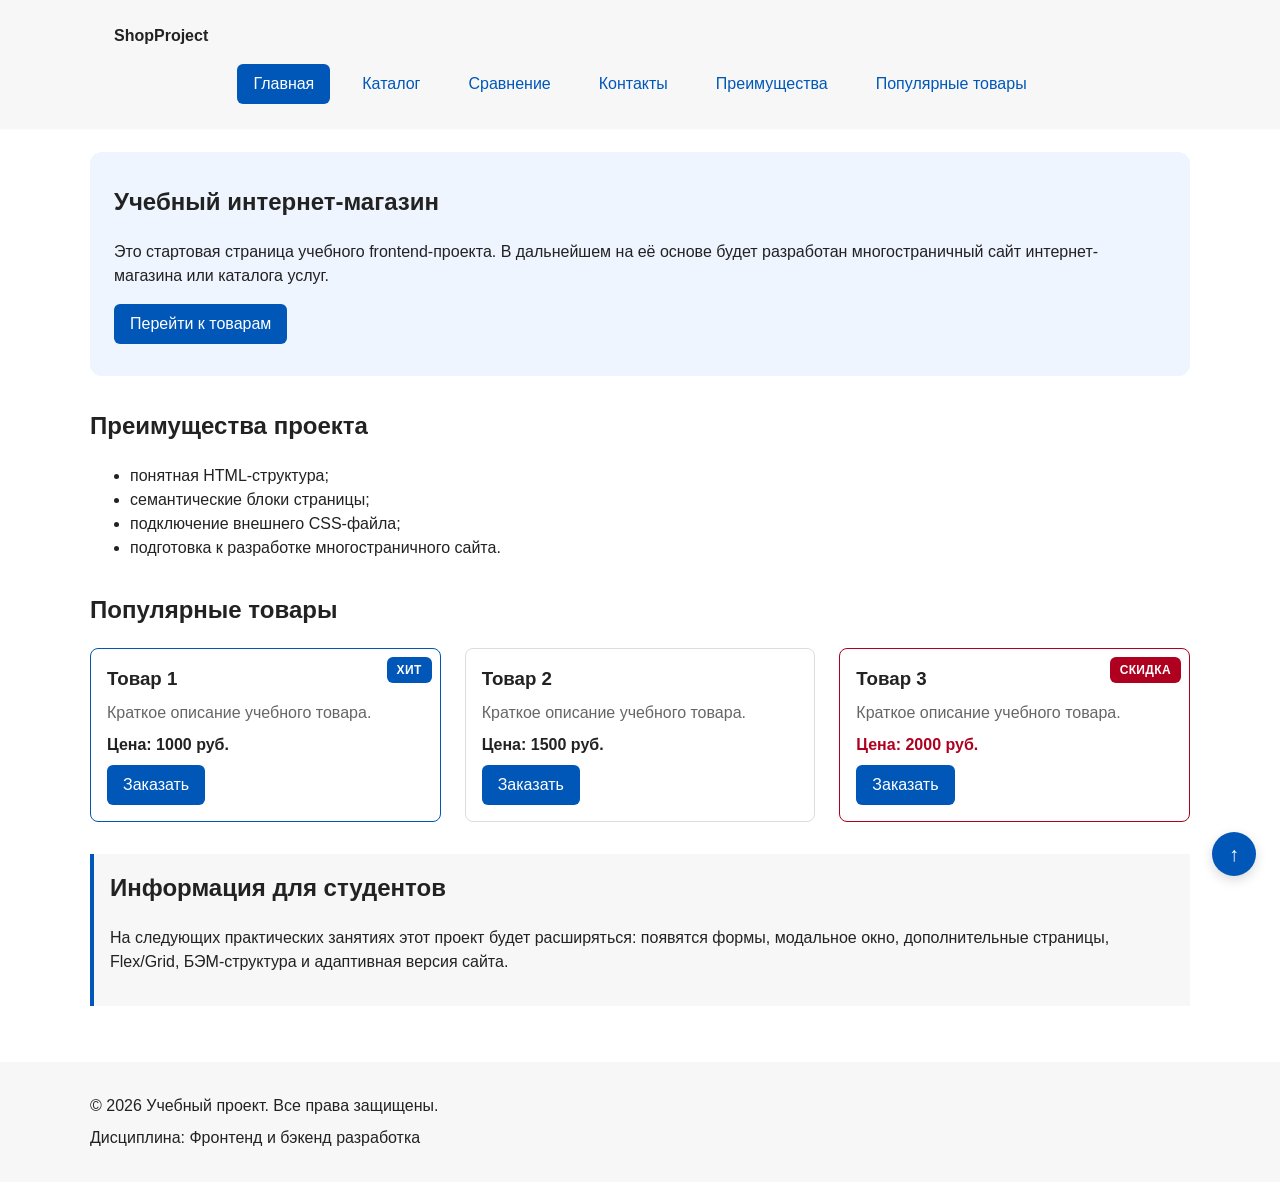
==== commit 49597a63: "feat: add dark theme and compare page" ====
--- a/index.html
+++ b/index.html
@@ -18,24 +18,12 @@
         <a class="site-header__logo" href="index.html">ShopProject</a>
         <nav class="site-nav" aria-label="Основная навигация">
           <ul class="site-nav__list">
-            <li class="site-nav__item">
-              <a class="site-nav__link site-nav__link--active" href="index.html">Главная</a>
-            </li>
-            <li class="site-nav__item">
-              <a class="site-nav__link" href="catalog.html">Каталог</a>
-            </li>
-            <li class="site-nav__item">
-              <a class="site-nav__link" href="contacts.html">Контакты</a>
-            </li>
-            <li class="site-nav__item">
-              <a class="site-nav__link" href="index.html#advantages">Преимущества</a>
-            </li>
-            <li class="site-nav__item">
-              <a class="site-nav__link" href="index.html#popular">Популярные товары</a>
-            </li>
-            <li class="site-nav__item">
-              <a class="site-nav__link" href="index.html#contacts">Обратная связь</a>
-            </li>
+            <li class="site-nav__item"><a class="site-nav__link site-nav__link--active" href="index.html">Главная</a></li>
+            <li class="site-nav__item"><a class="site-nav__link" href="catalog.html">Каталог</a></li>
+            <li class="site-nav__item"><a class="site-nav__link" href="compare.html">Сравнение</a></li>
+            <li class="site-nav__item"><a class="site-nav__link" href="contacts.html">Контакты</a></li>
+            <li class="site-nav__item"><a class="site-nav__link" href="index.html#advantages">Преимущества</a></li>
+            <li class="site-nav__item"><a class="site-nav__link" href="index.html#popular">Популярные товары</a></li>
           </ul>
         </nav>
       </div>
@@ -67,42 +55,50 @@
 
         <div class="products-grid">
           <article class="product-card product-card--featured">
+            <span class="product-card__badge product-card__badge--hit">Хит</span>
             <h3 class="product-card__title">Товар 1</h3>
             <p class="product-card__description">Краткое описание учебного товара.</p>
             <p class="product-card__price">Цена: 1000 руб.</p>
-            <button
-              class="button button--primary product-card__button"
-              type="button"
-              data-product="Товар 1"
-            >
-              Заказать
-            </button>
+            <div class="product-card__actions">
+              <button
+                class="button button--primary product-card__button"
+                type="button"
+                data-product="Товар 1"
+              >
+                Заказать
+              </button>
+            </div>
           </article>
 
           <article class="product-card">
             <h3 class="product-card__title">Товар 2</h3>
             <p class="product-card__description">Краткое описание учебного товара.</p>
             <p class="product-card__price">Цена: 1500 руб.</p>
-            <button
-              class="button button--primary product-card__button"
-              type="button"
-              data-product="Товар 2"
-            >
-              Заказать
-            </button>
+            <div class="product-card__actions">
+              <button
+                class="button button--primary product-card__button"
+                type="button"
+                data-product="Товар 2"
+              >
+                Заказать
+              </button>
+            </div>
           </article>
 
           <article class="product-card product-card--discount">
+            <span class="product-card__badge product-card__badge--sale">Скидка</span>
             <h3 class="product-card__title">Товар 3</h3>
             <p class="product-card__description">Краткое описание учебного товара.</p>
             <p class="product-card__price">Цена: 2000 руб.</p>
-            <button
-              class="button button--primary product-card__button"
-              type="button"
-              data-product="Товар 3"
-            >
-              Заказать
-            </button>
+            <div class="product-card__actions">
+              <button
+                class="button button--primary product-card__button"
+                type="button"
+                data-product="Товар 3"
+              >
+                Заказать
+              </button>
+            </div>
           </article>
         </div>
       </section>
@@ -223,5 +219,7 @@
     <p class="success-message" id="success-message" hidden>
       Форма успешно отправлена!
     </p>
+
+    <a class="to-top" href="#" aria-label="Наверх">↑</a>
   </body>
 </html>
--- a/css/style.css
+++ b/css/style.css
@@ -3,6 +3,8 @@
    =================================== */
 
 :root {
+  color-scheme: light dark;
+
   /* Основные цвета проекта */
   --color-bg: #ffffff;
   --color-text: #222222;
@@ -31,6 +33,29 @@
 
   /* Размеры */
   --container-width: 1100px;
+
+  /* Z-индексы */
+  --z-header: 100;
+  --z-badge: 1;
+  --z-to-top: 50;
+}
+
+/* Тёмная тема: переопределение переменных при системной настройке */
+@media (prefers-color-scheme: dark) {
+  :root {
+    --color-bg: #121212;
+    --color-text: #e6e6e6;
+    --color-muted: #9a9a9a;
+    --color-primary: #5c9ce6;
+    --color-primary-dark: #3d7bc7;
+    --color-border: #2e2e2e;
+    --color-surface: #1c1c1c;
+    --color-surface-accent: #1a2634;
+    --color-danger: #ff6b6b;
+    --color-success: #5cc98a;
+    --color-success-bg: #14291c;
+    --color-white: #ffffff;
+  }
 }
 
 /* ===================================
@@ -51,10 +76,10 @@
   line-height: 1.5;
   color: var(--color-text);
   background-color: var(--color-bg);
-}
-
-main,
-footer {
+  transition: background-color 0.2s ease, color 0.2s ease;
+}
+
+main {
   padding: var(--space-lg);
 }
 
@@ -109,11 +134,15 @@
 }
 
 /* ===================================
-   4. Блок: site-header
+   4. Блок: site-header (sticky)
    =================================== */
 
 .site-header {
+  position: sticky;
+  top: 0;
+  z-index: var(--z-header);
   background-color: var(--color-surface);
+  box-shadow: 0 1px 2px rgba(0, 0, 0, 0.04);
 }
 
 .site-header__inner {
@@ -230,6 +259,7 @@
    =================================== */
 
 .product-card {
+  position: relative;
   display: flex;
   flex-direction: column;
   gap: var(--space-sm);
@@ -251,8 +281,31 @@
   border-color: var(--color-danger);
 }
 
+.product-card__badge {
+  position: absolute;
+  top: var(--space-sm);
+  right: var(--space-sm);
+  z-index: var(--z-badge);
+  padding: 4px 10px;
+  font-size: 12px;
+  font-weight: 700;
+  color: var(--color-white);
+  border-radius: var(--radius-sm);
+  text-transform: uppercase;
+  letter-spacing: 0.03em;
+}
+
+.product-card__badge--hit {
+  background-color: var(--color-primary);
+}
+
+.product-card__badge--sale {
+  background-color: var(--color-danger);
+}
+
 .product-card__title {
   margin: 0;
+  padding-right: 70px;
   color: var(--color-text);
 }
 
@@ -270,9 +323,11 @@
   color: var(--color-danger);
 }
 
-.product-card__button {
+.product-card__actions {
+  display: flex;
+  flex-wrap: wrap;
+  gap: var(--space-sm);
   margin-top: auto;
-  align-self: flex-start;
 }
 
 /* ===================================
@@ -296,6 +351,7 @@
    =================================== */
 
 .site-footer {
+  padding: var(--space-lg);
   background-color: var(--color-surface);
 }
 
@@ -323,6 +379,9 @@
 
 .catalog-filters {
   grid-area: filters;
+  position: sticky;
+  top: calc(var(--space-xl) * 3);
+  align-self: start;
   padding: var(--space-md);
   border: 1px solid var(--color-border);
   border-radius: var(--radius-md);
@@ -376,6 +435,8 @@
   border: 1px solid var(--color-border);
   border-radius: var(--radius-sm);
   font: inherit;
+  background-color: var(--color-bg);
+  color: var(--color-text);
 }
 
 /* ===================================
@@ -387,6 +448,8 @@
   padding: var(--space-lg);
   border: none;
   border-radius: var(--radius-lg);
+  background-color: var(--color-bg);
+  color: var(--color-text);
 }
 
 .order-dialog::backdrop {
@@ -400,6 +463,20 @@
 /* ===================================
    18. Блок: order-form
    =================================== */
+
+.order-form {
+  display: grid;
+  gap: var(--space-sm);
+}
+
+.order-form--page {
+  max-width: var(--container-width);
+  margin: 0 auto;
+  padding: var(--space-lg);
+  border: 1px solid var(--color-border);
+  border-radius: var(--radius-md);
+  background-color: var(--color-bg);
+}
 
 .order-form__field {
   margin-bottom: var(--space-md);
@@ -418,6 +495,8 @@
   border: 1px solid var(--color-border);
   border-radius: var(--radius-sm);
   font: inherit;
+  background-color: var(--color-bg);
+  color: var(--color-text);
 }
 
 .order-form__checkbox {
@@ -464,4 +543,258 @@
   padding: var(--space-md);
   border-left: 4px solid var(--color-success);
   background-color: var(--color-success-bg);
+}
+
+/* ===================================
+   20. Блок: product-detail
+   =================================== */
+
+.product-detail {
+  max-width: var(--container-width);
+  margin: 0 auto var(--space-xl);
+  display: grid;
+  grid-template-columns: 1fr 1fr;
+  gap: var(--space-lg);
+  align-items: start;
+}
+
+.product-detail__media {
+  position: relative;
+}
+
+.product-detail__image-placeholder {
+  display: flex;
+  align-items: center;
+  justify-content: center;
+  min-height: 320px;
+  border: 2px dashed var(--color-border);
+  border-radius: var(--radius-md);
+  color: var(--color-muted);
+  background-color: var(--color-surface);
+}
+
+.product-detail__badge {
+  position: absolute;
+  top: var(--space-md);
+  left: var(--space-md);
+  z-index: var(--z-badge);
+  padding: 6px 12px;
+  font-size: 13px;
+  font-weight: 700;
+  color: var(--color-white);
+  border-radius: var(--radius-sm);
+  text-transform: uppercase;
+}
+
+.product-detail__badge--hit {
+  background-color: var(--color-primary);
+}
+
+.product-detail__title {
+  margin-top: 0;
+}
+
+.product-detail__price {
+  font-size: 22px;
+  font-weight: 700;
+  color: var(--color-primary);
+}
+
+.product-detail__actions {
+  display: flex;
+  flex-wrap: wrap;
+  gap: var(--space-md);
+  margin-top: var(--space-lg);
+}
+
+/* ===================================
+   21. Блок: product-table
+   =================================== */
+
+.product-table {
+  width: 100%;
+  border-collapse: collapse;
+  background-color: var(--color-bg);
+  border: 1px solid var(--color-border);
+  border-radius: var(--radius-md);
+  overflow: hidden;
+}
+
+.product-table caption {
+  padding: var(--space-sm);
+  font-weight: 700;
+  text-align: left;
+  color: var(--color-muted);
+}
+
+.product-table th,
+.product-table td {
+  padding: var(--space-sm) var(--space-md);
+  text-align: left;
+  border-bottom: 1px solid var(--color-border);
+}
+
+.product-table thead th {
+  background-color: var(--color-surface);
+  font-weight: 700;
+}
+
+.product-table tbody tr:hover {
+  background-color: var(--color-surface-accent);
+}
+
+.product-table tbody tr:last-child td {
+  border-bottom: none;
+}
+
+/* ===================================
+   22. Блок: compare-table
+   =================================== */
+
+.compare-table-wrapper {
+  overflow-x: auto;
+  border-radius: var(--radius-md);
+}
+
+.compare-table {
+  width: 100%;
+  border-collapse: collapse;
+  background-color: var(--color-bg);
+  border: 1px solid var(--color-border);
+  border-radius: var(--radius-md);
+  overflow: hidden;
+}
+
+.compare-table caption {
+  padding: var(--space-sm);
+  font-weight: 700;
+  text-align: left;
+  color: var(--color-muted);
+}
+
+.compare-table th,
+.compare-table td {
+  padding: var(--space-sm) var(--space-md);
+  text-align: left;
+  border-bottom: 1px solid var(--color-border);
+  vertical-align: top;
+}
+
+.compare-table thead th {
+  background-color: var(--color-surface);
+  font-weight: 700;
+  white-space: nowrap;
+}
+
+.compare-table tbody tr:hover {
+  background-color: var(--color-surface-accent);
+}
+
+.compare-table__col--best,
+.compare-table__cell--best {
+  background-color: var(--color-surface-accent);
+  border-left: 2px solid var(--color-primary);
+  border-right: 2px solid var(--color-primary);
+}
+
+.compare-table__col--best {
+  border-top: 2px solid var(--color-primary);
+}
+
+.compare-table tbody tr:last-child th,
+.compare-table tbody tr:last-child td {
+  border-bottom: none;
+}
+
+.compare-table tfoot th,
+.compare-table tfoot td {
+  background-color: var(--color-surface);
+  font-weight: 700;
+}
+
+/* ===================================
+   23. Блок: faq
+   =================================== */
+
+.faq {
+  display: grid;
+  gap: var(--space-md);
+}
+
+.faq__item {
+  padding: var(--space-md);
+  border: 1px solid var(--color-border);
+  border-radius: var(--radius-md);
+  background-color: var(--color-bg);
+}
+
+.faq__question {
+  font-weight: 700;
+  cursor: pointer;
+}
+
+.faq__answer {
+  margin: var(--space-sm) 0 0;
+  color: var(--color-muted);
+}
+
+/* ===================================
+   24. Блок: contacts-list
+   =================================== */
+
+.contacts-list {
+  padding-left: var(--space-lg);
+}
+
+.contacts-list__item {
+  margin-bottom: var(--space-sm);
+}
+
+/* ===================================
+   25. Блок: to-top
+   =================================== */
+
+.to-top {
+  position: fixed;
+  right: var(--space-lg);
+  bottom: var(--space-lg);
+  z-index: var(--z-to-top);
+  display: flex;
+  align-items: center;
+  justify-content: center;
+  width: 44px;
+  height: 44px;
+  font-size: 20px;
+  font-weight: 700;
+  color: var(--color-white);
+  background-color: var(--color-primary);
+  border-radius: 50%;
+  text-decoration: none;
+  box-shadow: 0 4px 12px rgba(0, 0, 0, 0.15);
+}
+
+.to-top:hover {
+  background-color: var(--color-primary-dark);
+}
+
+.to-top:focus-visible {
+  outline: 2px solid var(--color-primary);
+  outline-offset: 3px;
+}
+
+/* ===================================
+   26. Уважение к настройкам пользователя
+   =================================== */
+
+@media (prefers-reduced-motion: reduce) {
+  html {
+    scroll-behavior: auto;
+  }
+
+  body,
+  .product-card,
+  .button,
+  .to-top {
+    transition: none;
+  }
 }
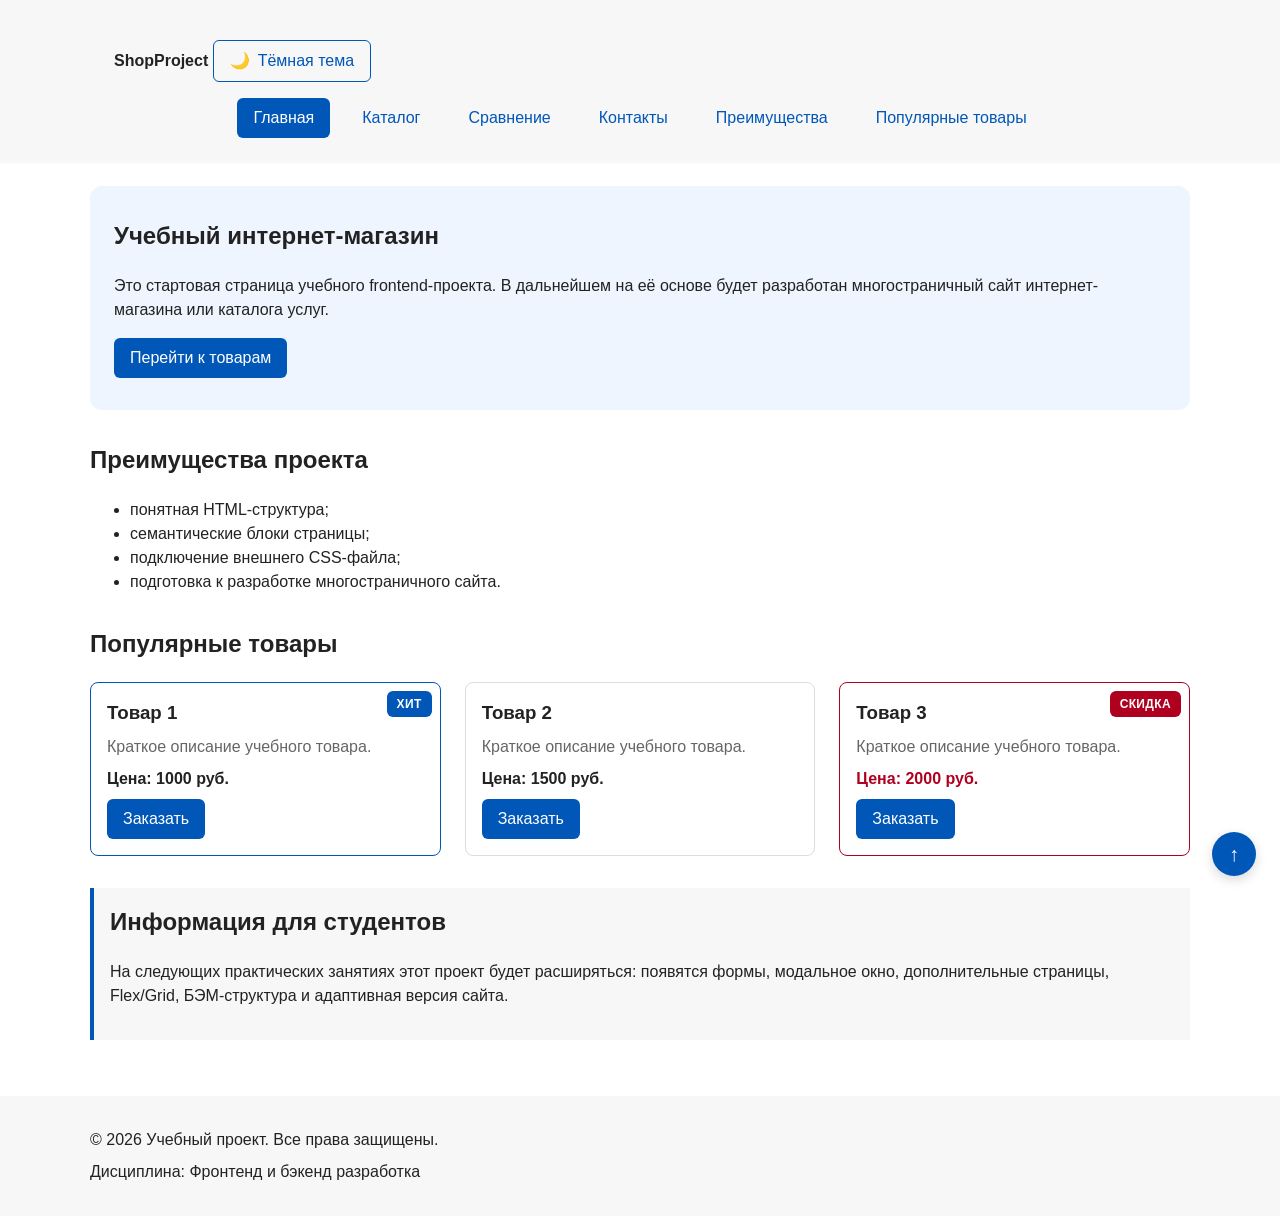
==== commit 88f91789: "fix: prepare HTML CSS project for submission" ====
--- a/index.html
+++ b/index.html
@@ -16,6 +16,12 @@
     <header class="site-header">
       <div class="site-header__inner">
         <a class="site-header__logo" href="index.html">ShopProject</a>
+
+        <button class="theme-toggle" type="button" id="theme-toggle" aria-label="Переключить тему">
+          <span class="theme-toggle__icon" aria-hidden="true">🌙</span>
+          <span class="theme-toggle__text">Тёмная тема</span>
+        </button>
+
         <nav class="site-nav" aria-label="Основная навигация">
           <ul class="site-nav__list">
             <li class="site-nav__item"><a class="site-nav__link site-nav__link--active" href="index.html">Главная</a></li>
--- a/css/style.css
+++ b/css/style.css
@@ -3,7 +3,7 @@
    =================================== */
 
 :root {
-  color-scheme: light dark;
+  color-scheme: light;
 
   /* Основные цвета проекта */
   --color-bg: #ffffff;
@@ -40,9 +40,29 @@
   --z-to-top: 50;
 }
 
-/* Тёмная тема: переопределение переменных при системной настройке */
+/* Тёмная тема: применяется, если пользователь выбрал её кнопкой */
+[data-theme="dark"] {
+  color-scheme: dark;
+
+  --color-bg: #121212;
+  --color-text: #e6e6e6;
+  --color-muted: #9a9a9a;
+  --color-primary: #5c9ce6;
+  --color-primary-dark: #3d7bc7;
+  --color-border: #2e2e2e;
+  --color-surface: #1c1c1c;
+  --color-surface-accent: #1a2634;
+  --color-danger: #ff6b6b;
+  --color-success: #5cc98a;
+  --color-success-bg: #14291c;
+  --color-white: #ffffff;
+}
+
+/* Автоматическая тёмная тема по системной настройке */
 @media (prefers-color-scheme: dark) {
-  :root {
+  :root:not([data-theme="light"]) {
+    color-scheme: dark;
+
     --color-bg: #121212;
     --color-text: #e6e6e6;
     --color-muted: #9a9a9a;
@@ -158,7 +178,40 @@
 }
 
 /* ===================================
-   5. Блок: site-nav
+   5. Блок: theme-toggle
+   =================================== */
+
+.theme-toggle {
+  display: inline-flex;
+  align-items: center;
+  gap: var(--space-sm);
+  margin-top: var(--space-md);
+  padding: var(--space-sm) var(--space-md);
+  font: inherit;
+  color: var(--color-primary);
+  background-color: transparent;
+  border: 1px solid var(--color-primary);
+  border-radius: var(--radius-sm);
+  cursor: pointer;
+}
+
+.theme-toggle:hover {
+  color: var(--color-white);
+  background-color: var(--color-primary);
+}
+
+.theme-toggle:focus-visible {
+  outline: 2px solid var(--color-primary);
+  outline-offset: 3px;
+}
+
+.theme-toggle__icon {
+  font-size: 16px;
+  line-height: 1;
+}
+
+/* ===================================
+   6. Блок: site-nav
    =================================== */
 
 .site-nav__list {
@@ -196,7 +249,7 @@
 }
 
 /* ===================================
-   6. Блок: breadcrumbs
+   7. Блок: breadcrumbs
    =================================== */
 
 .breadcrumbs {
@@ -216,7 +269,7 @@
 }
 
 /* ===================================
-   7. Блок: hero
+   8. Блок: hero
    =================================== */
 
 .hero {
@@ -232,7 +285,7 @@
 }
 
 /* ===================================
-   8. Блок: section
+   9. Блок: section
    =================================== */
 
 .section {
@@ -245,7 +298,7 @@
 }
 
 /* ===================================
-   9. Блок: products-grid
+   10. Блок: products-grid
    =================================== */
 
 .products-grid {
@@ -255,7 +308,7 @@
 }
 
 /* ===================================
-   10. Блок: product-card
+   11. Блок: product-card
    =================================== */
 
 .product-card {
@@ -331,7 +384,7 @@
 }
 
 /* ===================================
-   11. Блок: aside-info
+   12. Блок: aside-info
    =================================== */
 
 .aside-info {
@@ -347,7 +400,7 @@
 }
 
 /* ===================================
-   12. Блок: site-footer
+   13. Блок: site-footer
    =================================== */
 
 .site-footer {
@@ -361,7 +414,7 @@
 }
 
 /* ===================================
-   13. Блок: catalog-layout
+   14. Блок: catalog-layout
    =================================== */
 
 .catalog-layout {
@@ -374,7 +427,7 @@
 }
 
 /* ===================================
-   14. Блок: catalog-filters
+   15. Блок: catalog-filters
    =================================== */
 
 .catalog-filters {
@@ -393,7 +446,7 @@
 }
 
 /* ===================================
-   15. Блок: catalog-products
+   16. Блок: catalog-products
    =================================== */
 
 .catalog-products {
@@ -405,7 +458,7 @@
 }
 
 /* ===================================
-   16. Блок: filters-form
+   17. Блок: filters-form
    =================================== */
 
 .filters-form {
@@ -440,7 +493,7 @@
 }
 
 /* ===================================
-   17. Блок: order-dialog
+   18. Блок: order-dialog
    =================================== */
 
 .order-dialog {
@@ -461,7 +514,7 @@
 }
 
 /* ===================================
-   18. Блок: order-form
+   19. Блок: order-form
    =================================== */
 
 .order-form {
@@ -534,7 +587,7 @@
 }
 
 /* ===================================
-   19. Блок: success-message
+   20. Блок: success-message
    =================================== */
 
 .success-message {
@@ -546,109 +599,7 @@
 }
 
 /* ===================================
-   20. Блок: product-detail
-   =================================== */
-
-.product-detail {
-  max-width: var(--container-width);
-  margin: 0 auto var(--space-xl);
-  display: grid;
-  grid-template-columns: 1fr 1fr;
-  gap: var(--space-lg);
-  align-items: start;
-}
-
-.product-detail__media {
-  position: relative;
-}
-
-.product-detail__image-placeholder {
-  display: flex;
-  align-items: center;
-  justify-content: center;
-  min-height: 320px;
-  border: 2px dashed var(--color-border);
-  border-radius: var(--radius-md);
-  color: var(--color-muted);
-  background-color: var(--color-surface);
-}
-
-.product-detail__badge {
-  position: absolute;
-  top: var(--space-md);
-  left: var(--space-md);
-  z-index: var(--z-badge);
-  padding: 6px 12px;
-  font-size: 13px;
-  font-weight: 700;
-  color: var(--color-white);
-  border-radius: var(--radius-sm);
-  text-transform: uppercase;
-}
-
-.product-detail__badge--hit {
-  background-color: var(--color-primary);
-}
-
-.product-detail__title {
-  margin-top: 0;
-}
-
-.product-detail__price {
-  font-size: 22px;
-  font-weight: 700;
-  color: var(--color-primary);
-}
-
-.product-detail__actions {
-  display: flex;
-  flex-wrap: wrap;
-  gap: var(--space-md);
-  margin-top: var(--space-lg);
-}
-
-/* ===================================
-   21. Блок: product-table
-   =================================== */
-
-.product-table {
-  width: 100%;
-  border-collapse: collapse;
-  background-color: var(--color-bg);
-  border: 1px solid var(--color-border);
-  border-radius: var(--radius-md);
-  overflow: hidden;
-}
-
-.product-table caption {
-  padding: var(--space-sm);
-  font-weight: 700;
-  text-align: left;
-  color: var(--color-muted);
-}
-
-.product-table th,
-.product-table td {
-  padding: var(--space-sm) var(--space-md);
-  text-align: left;
-  border-bottom: 1px solid var(--color-border);
-}
-
-.product-table thead th {
-  background-color: var(--color-surface);
-  font-weight: 700;
-}
-
-.product-table tbody tr:hover {
-  background-color: var(--color-surface-accent);
-}
-
-.product-table tbody tr:last-child td {
-  border-bottom: none;
-}
-
-/* ===================================
-   22. Блок: compare-table
+   21. Блок: compare-table
    =================================== */
 
 .compare-table-wrapper {
@@ -713,33 +664,7 @@
 }
 
 /* ===================================
-   23. Блок: faq
-   =================================== */
-
-.faq {
-  display: grid;
-  gap: var(--space-md);
-}
-
-.faq__item {
-  padding: var(--space-md);
-  border: 1px solid var(--color-border);
-  border-radius: var(--radius-md);
-  background-color: var(--color-bg);
-}
-
-.faq__question {
-  font-weight: 700;
-  cursor: pointer;
-}
-
-.faq__answer {
-  margin: var(--space-sm) 0 0;
-  color: var(--color-muted);
-}
-
-/* ===================================
-   24. Блок: contacts-list
+   22. Блок: contacts-list
    =================================== */
 
 .contacts-list {
@@ -751,7 +676,7 @@
 }
 
 /* ===================================
-   25. Блок: to-top
+   23. Блок: to-top
    =================================== */
 
 .to-top {
@@ -783,7 +708,7 @@
 }
 
 /* ===================================
-   26. Уважение к настройкам пользователя
+   24. Уважение к настройкам пользователя
    =================================== */
 
 @media (prefers-reduced-motion: reduce) {
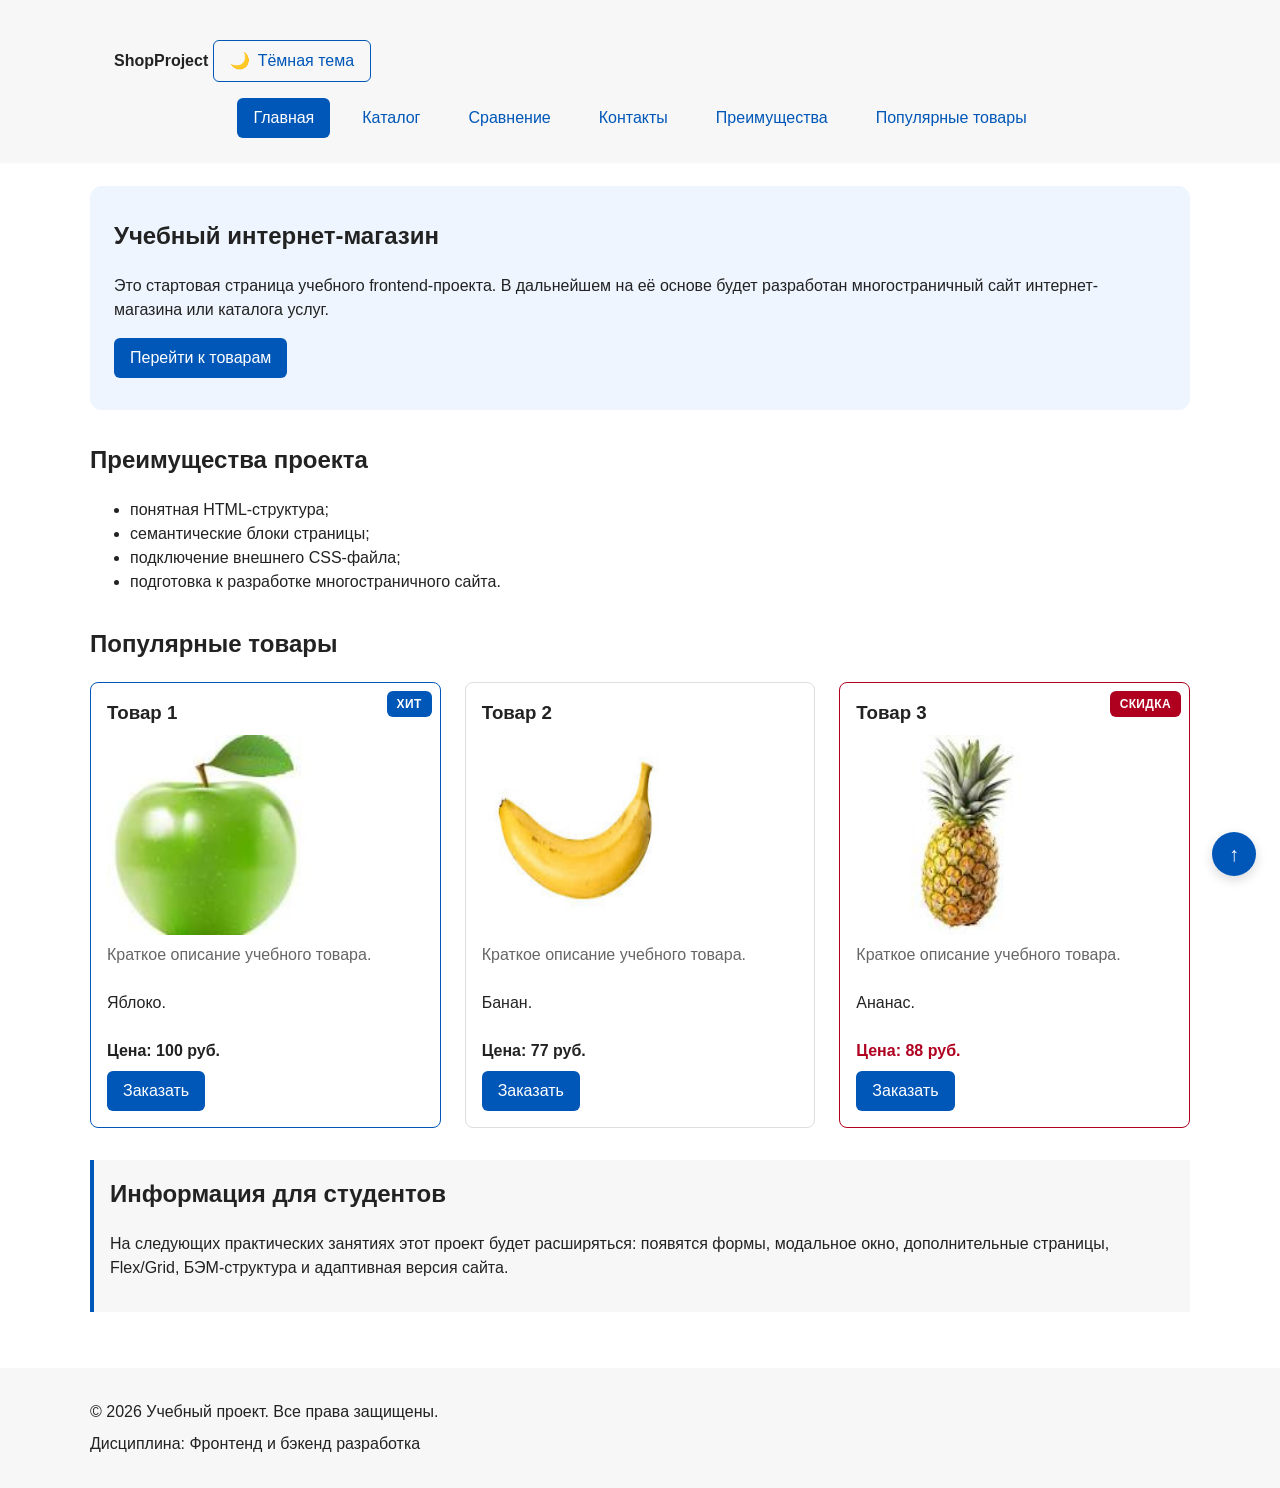
==== commit 74ece94c: "cards description updated" ====
--- a/index.html
+++ b/index.html
@@ -63,8 +63,10 @@
           <article class="product-card product-card--featured">
             <span class="product-card__badge product-card__badge--hit">Хит</span>
             <h3 class="product-card__title">Товар 1</h3>
+            <img class="product-card__img" src="images/apple.png" alt="Яблоко">
             <p class="product-card__description">Краткое описание учебного товара.</p>
-            <p class="product-card__price">Цена: 1000 руб.</p>
+            <p>Яблоко.</p>
+            <p class="product-card__price">Цена: 100 руб.</p>
             <div class="product-card__actions">
               <button
                 class="button button--primary product-card__button"
@@ -78,8 +80,10 @@
 
           <article class="product-card">
             <h3 class="product-card__title">Товар 2</h3>
+            <img class="product-card__img" src="images/banan.png" alt="Банан">
             <p class="product-card__description">Краткое описание учебного товара.</p>
-            <p class="product-card__price">Цена: 1500 руб.</p>
+            <p>Банан.</p>
+            <p class="product-card__price">Цена: 77 руб.</p>
             <div class="product-card__actions">
               <button
                 class="button button--primary product-card__button"
@@ -94,8 +98,10 @@
           <article class="product-card product-card--discount">
             <span class="product-card__badge product-card__badge--sale">Скидка</span>
             <h3 class="product-card__title">Товар 3</h3>
+            <img class="product-card__img" src="images/ananas.png" alt="Ананас">
             <p class="product-card__description">Краткое описание учебного товара.</p>
-            <p class="product-card__price">Цена: 2000 руб.</p>
+            <p>Ананас.</p>
+            <p class="product-card__price">Цена: 88 руб.</p>
             <div class="product-card__actions">
               <button
                 class="button button--primary product-card__button"
--- a/css/style.css
+++ b/css/style.css
@@ -360,6 +360,10 @@
   margin: 0;
   padding-right: 70px;
   color: var(--color-text);
+}
+.product-card__img {
+  width: 200px;
+  height: 200px;
 }
 
 .product-card__description {
